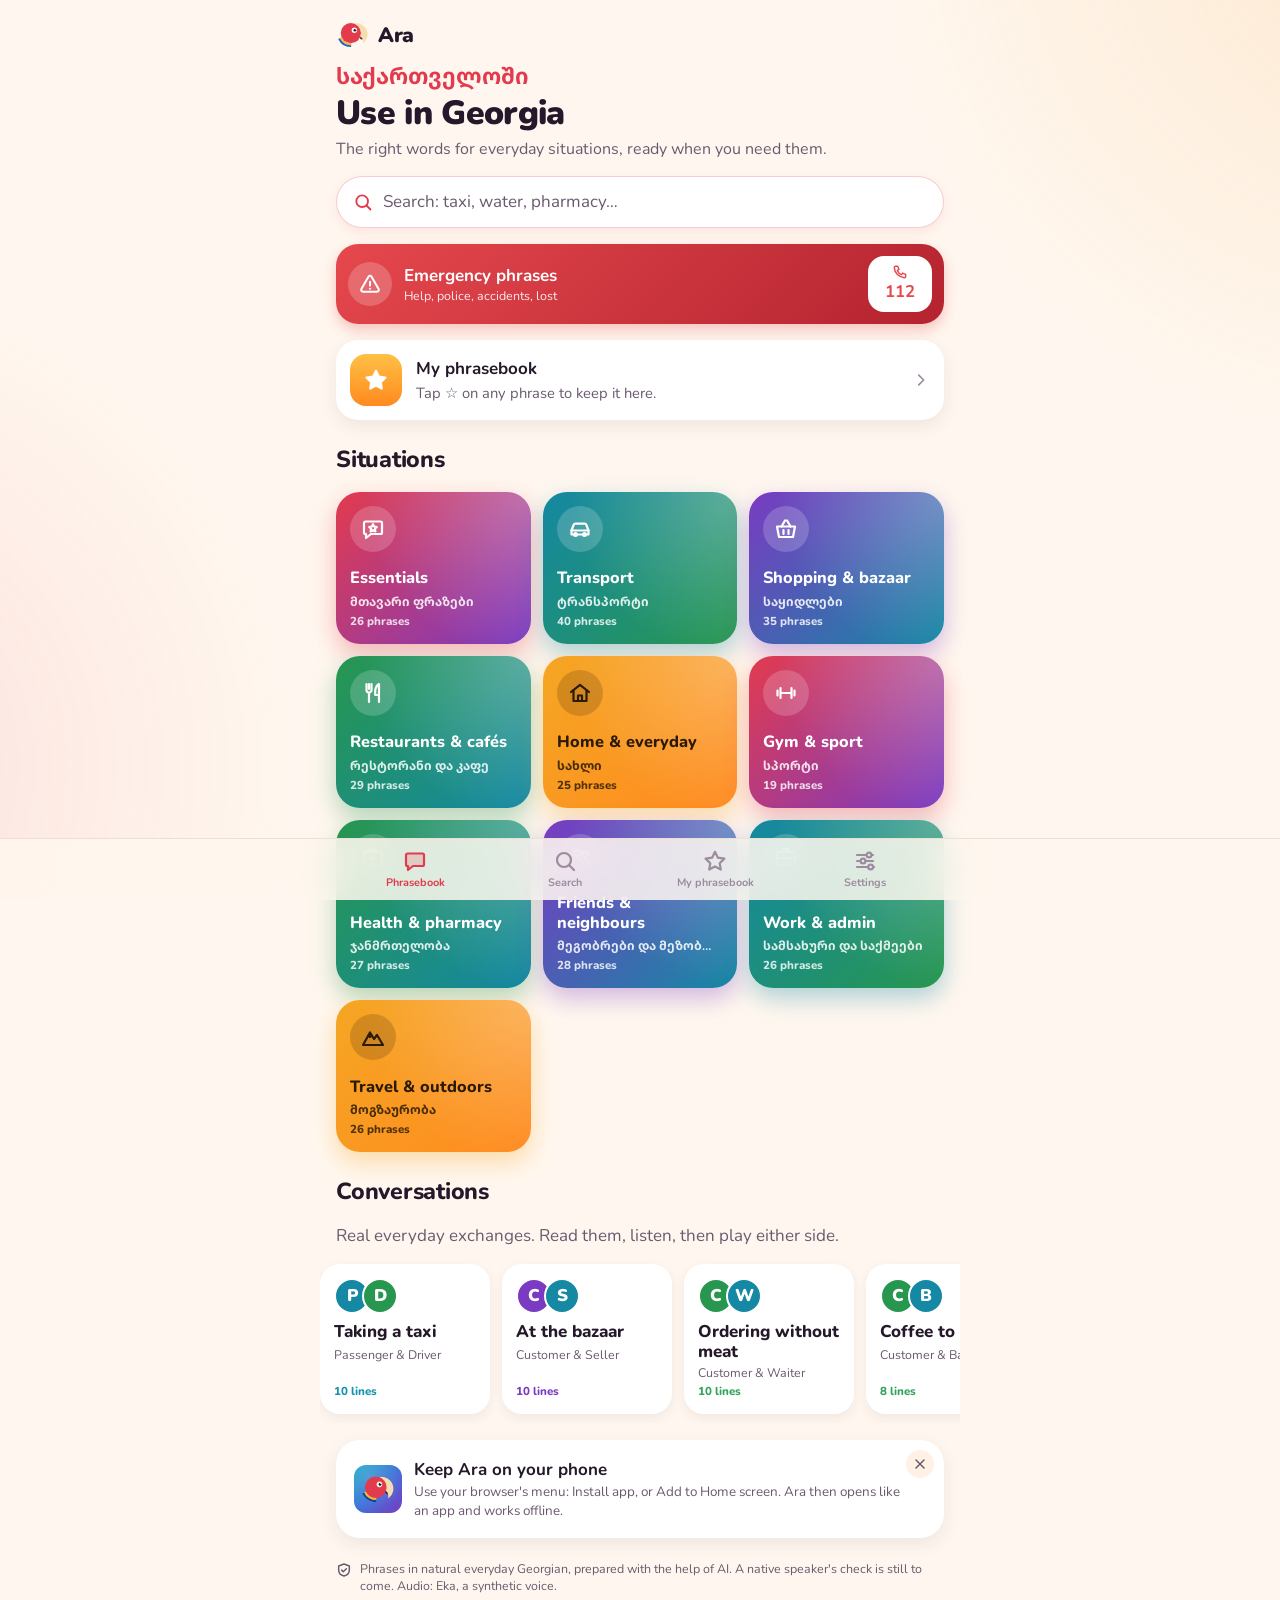
==== app/index.html @ 52895a8e "App: the phrasebook web app at /app; privacy page covers it Built from krfix/Georgian-language-app w" ====
<!doctype html>
<html lang="en">
<head>
  <meta charset="utf-8">
  <meta name="viewport" content="width=device-width, initial-scale=1, viewport-fit=cover">
  <title>Ara: Georgian phrasebook</title>
  <meta name="description" content="Georgian for everyday life in Georgia: phrases for taxis, shops, cafés, the doctor and emergencies, with audio, offline.">
  <meta name="theme-color" content="#FFF7EF">
  <meta name="color-scheme" content="light dark">
  <meta name="apple-mobile-web-app-capable" content="yes">
  <meta name="mobile-web-app-capable" content="yes">
  <meta name="apple-mobile-web-app-title" content="Ara">
  <meta name="apple-mobile-web-app-status-bar-style" content="default">
  <link rel="manifest" href="manifest.webmanifest">
  <link rel="icon" href="icons/favicon.svg" type="image/svg+xml">
  <link rel="icon" href="icons/favicon-64.png" type="image/png" sizes="64x64">
  <link rel="apple-touch-icon" href="icons/apple-touch-icon.png">
  <link rel="preload" href="fonts/nunito-latin-wght-normal.woff2" as="font" type="font/woff2" crossorigin>
  <link rel="preload" href="fonts/noto-sans-georgian-georgian-wght-normal.woff2" as="font" type="font/woff2" crossorigin>
  <link rel="stylesheet" href="app.css">
  <script type="module" src="js/app.js"></script>
</head>
<body>
  <main id="view">
    <div class="loading"><img src="icons/favicon.svg" alt="" width="64" height="64"></div>
  </main>
  <nav class="tabbar" aria-label="Ara">
    <a class="tab on" data-tab="phrasebook" href="#/"><svg viewBox="0 0 24 24" width="24" height="24" fill="none" stroke="currentColor" stroke-width="2.2" stroke-linecap="round" stroke-linejoin="round" aria-hidden="true"><path d="M4.5 4.5h15a1.5 1.5 0 0 1 1.5 1.5v9.5a1.5 1.5 0 0 1-1.5 1.5H10l-5 4v-4h-.5A1.5 1.5 0 0 1 3 15.5V6a1.5 1.5 0 0 1 1.5-1.5z"/></svg><span>Phrasebook</span></a>
    <a class="tab" data-tab="search" href="#/search"><svg viewBox="0 0 24 24" width="24" height="24" fill="none" stroke="currentColor" stroke-width="2.2" stroke-linecap="round" stroke-linejoin="round" aria-hidden="true"><circle cx="11" cy="11" r="7"/><path d="M16.5 16.5 21 21"/></svg><span>Search</span></a>
    <a class="tab" data-tab="saved" href="#/saved"><svg viewBox="0 0 24 24" width="24" height="24" fill="none" stroke="currentColor" stroke-width="2.2" stroke-linecap="round" stroke-linejoin="round" aria-hidden="true"><path d="M12 2.8l2.9 5.9 6.5.9-4.7 4.6 1.1 6.4-5.8-3-5.8 3 1.1-6.4-4.7-4.6 6.5-.9z"/></svg><span>My phrasebook</span></a>
    <a class="tab" data-tab="settings" href="#/settings"><svg viewBox="0 0 24 24" width="24" height="24" fill="none" stroke="currentColor" stroke-width="2.2" stroke-linecap="round" stroke-linejoin="round" aria-hidden="true"><path d="M4 6h9M19 6h1M4 12h3M13 12h7M4 18h11M21 18h-1"/><circle cx="16" cy="6" r="2.4"/><circle cx="10" cy="12" r="2.4"/><circle cx="17.6" cy="18" r="2.4"/></svg><span>Settings</span></a>
  </nav>
  <div id="sheet" class="sheet"></div>
  <div id="toast" class="toast" role="status" aria-live="polite"></div>
  <noscript>Ara needs JavaScript to run.</noscript>
</body>
</html>
---- app/app.css ----
/* Ara on the web: the iPhone app's look (DesignSystem/Palette.swift and friends) in CSS.
   Warm paper in light, deep aubergine in dark; five brand colours named after Georgia;
   raised "chunky" buttons, rounded cards, gentle springy motion (none with Reduce Motion). */

/* Fonts: Nunito (rounded, like SF Rounded) for Latin letters, Noto Sans Georgian for Georgian,
   both under the SIL Open Font License (fonts/OFL-*.txt). One family; the browser picks by letter. */
@font-face { font-family: "Ara"; font-style: normal; font-weight: 200 1000; font-display: swap;
  src: url(fonts/noto-sans-georgian-georgian-wght-normal.woff2) format("woff2");
  unicode-range: U+0589, U+10A0-10FF, U+1C90-1CBA, U+1CBD-1CBF, U+205A, U+2D00-2D2F, U+2E31; }
@font-face { font-family: "Ara"; font-style: italic; font-weight: 200 1000; font-display: swap;
  src: url(fonts/noto-sans-georgian-georgian-wght-normal.woff2) format("woff2");
  unicode-range: U+0589, U+10A0-10FF, U+1C90-1CBA, U+1CBD-1CBF, U+205A, U+2D00-2D2F, U+2E31; }
@font-face { font-family: "Ara"; font-style: normal; font-weight: 200 1000; font-display: swap;
  src: url(fonts/nunito-latin-ext-wght-normal.woff2) format("woff2");
  unicode-range: U+0100-02BA, U+02BD-02C5, U+02C7-02CC, U+02CE-02D7, U+02DD-02FF, U+0304, U+0308, U+0329, U+1D00-1DBF, U+1E00-1E9F, U+1EF2-1EFF, U+2020, U+20A0-20AB, U+20AD-20C0, U+2113, U+2C60-2C7F, U+A720-A7FF; }
@font-face { font-family: "Ara"; font-style: normal; font-weight: 200 1000; font-display: swap;
  src: url(fonts/nunito-latin-wght-normal.woff2) format("woff2");
  unicode-range: U+0000-00FF, U+0131, U+0152-0153, U+02BB-02BC, U+02C6, U+02DA, U+02DC, U+0304, U+0308, U+0329, U+2000-206F, U+20AC, U+2122, U+2191, U+2193, U+2212, U+2215, U+FEFF, U+FFFD; }
@font-face { font-family: "Ara"; font-style: italic; font-weight: 200 1000; font-display: swap;
  src: url(fonts/nunito-latin-ext-wght-italic.woff2) format("woff2");
  unicode-range: U+0100-02BA, U+02BD-02C5, U+02C7-02CC, U+02CE-02D7, U+02DD-02FF, U+0304, U+0308, U+0329, U+1D00-1DBF, U+1E00-1E9F, U+1EF2-1EFF, U+2020, U+20A0-20AB, U+20AD-20C0, U+2113, U+2C60-2C7F, U+A720-A7FF; }
@font-face { font-family: "Ara"; font-style: italic; font-weight: 200 1000; font-display: swap;
  src: url(fonts/nunito-latin-wght-italic.woff2) format("woff2");
  unicode-range: U+0000-00FF, U+0131, U+0152-0153, U+02BB-02BC, U+02C6, U+02DA, U+02DC, U+0304, U+0308, U+0329, U+2000-206F, U+20AC, U+2122, U+2191, U+2193, U+2212, U+2215, U+FEFF, U+FFFD; }

:root {
  --bg: #FFF7EF; --bg-deep: #FCEBDD; --surface: #FFFFFF; --raised: #FFF1E4; --line: #EEDFD2;
  --ink: #24182A; --ink-soft: #6B5A6E; --ink-faint: #9C8C9E;
  --pomegranate: #E23B4E; --saperavi: #7A3BC2; --gold: #F0A12E; --tkemali: #2FA45A; --blacksea: #1592AD;
  --error: #E5484D;
  --shadow: 0 6px 18px rgba(36, 24, 42, 0.08);
  --shadow-small: 0 4px 12px rgba(36, 24, 42, 0.07);
  --tab-bg: rgba(255, 247, 239, 0.86);
  --gutter: 16px;
  color-scheme: light;
}
@media (prefers-color-scheme: dark) {
  :root:not([data-theme="light"]) {
    --bg: #120E18; --bg-deep: #0B0810; --surface: #1E1828; --raised: #2A2236; --line: #382E45;
    --ink: #F8F2EC; --ink-soft: #BDB1C2; --ink-faint: #8A7E91;
    --pomegranate: #FF5D6E; --saperavi: #B07CF0; --gold: #FFC25C; --tkemali: #5AD585; --blacksea: #3FC6E0;
    --error: #FF6B6F;
    --shadow: 0 6px 18px rgba(0, 0, 0, 0.35); --shadow-small: 0 4px 12px rgba(0, 0, 0, 0.3);
    --tab-bg: rgba(18, 14, 24, 0.86);
    color-scheme: dark;
  }
}
:root[data-theme="dark"] {
  --bg: #120E18; --bg-deep: #0B0810; --surface: #1E1828; --raised: #2A2236; --line: #382E45;
  --ink: #F8F2EC; --ink-soft: #BDB1C2; --ink-faint: #8A7E91;
  --pomegranate: #FF5D6E; --saperavi: #B07CF0; --gold: #FFC25C; --tkemali: #5AD585; --blacksea: #3FC6E0;
  --error: #FF6B6F;
  --shadow: 0 6px 18px rgba(0, 0, 0, 0.35); --shadow-small: 0 4px 12px rgba(0, 0, 0, 0.3);
  --tab-bg: rgba(18, 14, 24, 0.86);
  color-scheme: dark;
}

/* A brand colour by name: --c is the text/accent colour (adapts to dark), --fill the rich
   surface tone (the same in light and dark), --deep the raised edge, --partner the gradient's
   second colour, --on the text on a fill. */
.b-pomegranate { --c: var(--pomegranate); --fill: #E23B4E; --deep: #A9213A; --partner: #7A3BC2; --on: #FFFFFF; }
.b-saperavi { --c: var(--saperavi); --fill: #7A3BC2; --deep: #55248F; --partner: #1588A3; --on: #FFFFFF; }
.b-gold { --c: var(--gold); --fill: #F5A623; --deep: #B9740F; --partner: #FF8A1F; --on: #2A1A06; }
.b-tkemali { --c: var(--tkemali); --fill: #27964F; --deep: #1A6E3A; --partner: #1588A3; --on: #FFFFFF; }
.b-blacksea { --c: var(--blacksea); --fill: #1588A3; --deep: #0D6077; --partner: #27964F; --on: #FFFFFF; }
.c-pomegranate { --c: var(--pomegranate); color: var(--pomegranate); }
.c-saperavi { --c: var(--saperavi); color: var(--saperavi); }
.c-gold { --c: var(--gold); color: var(--gold); }
.c-tkemali { --c: var(--tkemali); color: var(--tkemali); }
.c-blacksea { --c: var(--blacksea); color: var(--blacksea); }

* { box-sizing: border-box; }
html { -webkit-text-size-adjust: 100%; text-size-adjust: 100%; }
body {
  margin: 0; min-height: 100vh; background: var(--bg); color: var(--ink);
  font-family: "Ara", ui-rounded, "SF Pro Rounded", system-ui, -apple-system, "Segoe UI", sans-serif;
  font-size: 17px; line-height: 1.38; -webkit-font-smoothing: antialiased;
  -webkit-tap-highlight-color: transparent; overflow-x: hidden;
}
/* Soft colour glows behind every screen, like the iPhone app's AmbientBackground. */
body::before {
  content: ""; position: fixed; inset: 0; z-index: -1; pointer-events: none;
  background:
    radial-gradient(60vmax 60vmax at 110% -10%, color-mix(in srgb, var(--glow, var(--pomegranate)) 16%, transparent), transparent 70%),
    radial-gradient(55vmax 55vmax at -15% 85%, color-mix(in srgb, var(--glow2, var(--saperavi)) 12%, transparent), transparent 70%);
}
body:has(.tint-gold) { --glow: var(--gold); --glow2: #FF8A1F; }
body:has(.tint-blacksea) { --glow: var(--blacksea); --glow2: var(--tkemali); }
body:has(.tint-tkemali) { --glow: var(--tkemali); --glow2: var(--blacksea); }
body:has(.tint-saperavi) { --glow: var(--saperavi); --glow2: var(--blacksea); }
body:has([data-screen="phrasebook"]) { --glow: var(--gold); --glow2: var(--pomegranate); }

a { color: inherit; text-decoration: none; }
button { font: inherit; color: inherit; background: none; border: 0; padding: 0; cursor: pointer; }
button:disabled { cursor: default; }
img { max-width: 100%; }
h1, h2, h3, p { margin: 0; }
.icon { flex: none; display: block; }
:focus-visible { outline: 3px solid color-mix(in srgb, var(--blacksea) 70%, transparent); outline-offset: 2px; border-radius: 12px; }

.ka { font-family: "Ara", "Noto Sans Georgian", "BPG Arial", sans-serif; font-weight: 700; }
.lat { font-style: italic; font-size: 0.8rem; color: var(--ink-soft); }
.soft { color: var(--ink-soft); }
.faint { color: var(--ink-faint); }
.small { font-size: 0.8rem; }
.center { text-align: center; }

#view { max-width: 640px; margin: 0 auto; padding: 0 var(--gutter) calc(96px + env(safe-area-inset-bottom)); }
.screen { display: flex; flex-direction: column; gap: 16px; padding-top: calc(env(safe-area-inset-top) + 8px); }
body.ready .screen { animation: rise 0.28s cubic-bezier(.2, .9, .3, 1.15); }
@keyframes rise { from { opacity: 0; transform: translateY(8px); } to { opacity: 1; transform: none; } }
.loading { display: grid; place-items: center; min-height: 80vh; animation: pulse 1.2s ease-in-out infinite; }
@keyframes pulse { 50% { transform: scale(0.92); opacity: 0.7; } }

/* Headings */
.page-head { padding-top: 10px; display: flex; flex-direction: column; gap: 2px; }
.page-head.compact { padding-top: 14px; }
.brand-row { display: flex; align-items: center; gap: 8px; margin-bottom: 8px; }
.brand-name { font-weight: 900; font-size: 1.3rem; letter-spacing: -0.02em; }
.head-ka { color: var(--pomegranate); font-size: 1.4rem; }
.display { font-size: 2.1rem; font-weight: 900; letter-spacing: -0.02em; line-height: 1.1; }
.lead { color: var(--ink-soft); font-size: 1rem; margin-top: 4px; }
.section-title { font-size: 1.45rem; font-weight: 800; margin-top: 8px; letter-spacing: -0.01em; }
.sub-title { color: var(--c); font-size: 1.25rem; font-weight: 800; margin-top: 6px; display: flex; gap: 8px; align-items: center; }

.topbar {
  position: sticky; top: 0; z-index: 5; display: flex; align-items: center; gap: 8px;
  margin: calc(-8px - env(safe-area-inset-top)) calc(-1 * var(--gutter)) 0;
  padding: calc(env(safe-area-inset-top) + 6px) var(--gutter) 6px;
  background: color-mix(in srgb, var(--bg) 82%, transparent); backdrop-filter: blur(18px); -webkit-backdrop-filter: blur(18px);
}
.topbar-title { flex: 1; text-align: center; font-size: 1.02rem; font-weight: 800; white-space: nowrap; overflow: hidden; text-overflow: ellipsis; }
.back, .topbar-gap { width: 40px; height: 40px; flex: none; }
.back { display: grid; place-items: center; border-radius: 50%; background: var(--raised); color: var(--ink); }

/* Cards */
.card {
  background: var(--surface); border-radius: 24px; padding: 18px; box-shadow: var(--shadow);
  display: flex; flex-direction: column; gap: 8px;
}
.card-title { display: flex; align-items: center; gap: 8px; font-size: 1.05rem; font-weight: 800; }
.grad {
  position: relative; color: var(--on); border-radius: 28px; overflow: hidden;
  background: radial-gradient(240px 240px at 100% 0%, rgba(255, 255, 255, 0.28), transparent 70%), linear-gradient(135deg, var(--fill), var(--partner));
  box-shadow: 0 10px 24px color-mix(in srgb, var(--fill) 35%, transparent);
}
.hero-card { display: flex; align-items: center; gap: 16px; padding: 20px; }
.hero-card > div { flex: 1; display: flex; flex-direction: column; gap: 6px; }
.hero-card p { opacity: 0.92; font-size: 0.95rem; }
.hero-ka { opacity: 0.9; }
.hero-title { font-size: 1.6rem; font-weight: 900; line-height: 1.15; }
.hero-kicker { font-size: 0.75rem; font-weight: 800; text-transform: uppercase; letter-spacing: 0.04em; opacity: 0.85; }
.hero-icon { width: 72px; height: 72px; border-radius: 50%; display: grid; place-items: center; background: color-mix(in srgb, var(--on) 18%, transparent); flex: none; }

/* Search bar (opens Search) and field */
.search-bar, .search-field {
  display: flex; align-items: center; gap: 10px; min-height: 52px; padding: 0 16px; border-radius: 999px;
  background: var(--surface); border: 1.5px solid color-mix(in srgb, var(--pomegranate) 25%, transparent);
  box-shadow: 0 4px 12px color-mix(in srgb, var(--pomegranate) 10%, transparent); color: var(--ink-soft);
}
.search-bar .icon, .search-field > .icon { color: var(--pomegranate); }
.search-field input { flex: 1; min-width: 0; border: 0; background: none; font: inherit; font-size: 1.05rem; color: var(--ink); outline: none; padding: 12px 0; }
.search-field input::-webkit-search-cancel-button { display: none; }
.search-field .clear { width: 30px; height: 30px; border-radius: 50%; display: grid; place-items: center; background: var(--raised); color: var(--ink-soft); }

/* Emergencies */
.emergency {
  display: flex; gap: 12px; align-items: center; padding: 12px; border-radius: 22px; color: #fff;
  background: linear-gradient(135deg, #E5484D, #B4232F); box-shadow: 0 6px 14px rgba(229, 72, 77, 0.3);
}
.emergency-open { flex: 1; display: flex; gap: 12px; align-items: center; }
.emergency-open small { display: block; opacity: 0.9; font-size: 0.78rem; }
.em-icon { width: 44px; height: 44px; border-radius: 50%; display: grid; place-items: center; background: rgba(255, 255, 255, 0.2); flex: none; }
.call-112 { width: 64px; height: 56px; border-radius: 16px; background: #fff; color: #E5484D; display: flex; flex-direction: column; align-items: center; justify-content: center; font-weight: 900; font-size: 1.05rem; flex: none; }

/* My phrasebook card */
.my-card { flex-direction: row; align-items: center; gap: 14px; padding: 14px; border-radius: 22px; }
.my-icon { width: 52px; height: 52px; border-radius: 16px; display: grid; place-items: center; color: #fff; background: linear-gradient(#FFC045, #FF8A1F); flex: none; }
.my-text { flex: 1; display: flex; flex-direction: column; gap: 2px; }
.my-text small { color: var(--ink-soft); font-size: 0.92rem; }

/* Situation tiles */
.tile-grid { display: grid; grid-template-columns: repeat(2, minmax(0, 1fr)); gap: 12px; }
@media (min-width: 520px) { .tile-grid { grid-template-columns: repeat(3, minmax(0, 1fr)); } }
.cat-tile { display: flex; flex-direction: column; gap: 4px; min-height: 152px; padding: 14px; border-radius: 24px; }
.tile-icon { width: 46px; height: 46px; border-radius: 50%; display: grid; place-items: center; background: color-mix(in srgb, var(--on) 18%, transparent); margin-bottom: auto; }
.tile-title { font-weight: 800; font-size: 1.02rem; line-height: 1.2; margin-top: 10px; }
.tile-ka { font-size: 0.78rem; opacity: 0.86; white-space: nowrap; overflow: hidden; text-overflow: ellipsis; }
.tile-count { font-size: 0.72rem; font-weight: 800; opacity: 0.82; }

/* Carousels */
.carousel { display: flex; gap: 12px; overflow-x: auto; scroll-snap-type: x proximity; padding: 4px var(--gutter) 10px; margin: -4px calc(-1 * var(--gutter)) 0; scrollbar-width: none; }
.carousel::-webkit-scrollbar { display: none; }
.carousel > * { scroll-snap-align: start; flex: none; }
.dialogue-card { width: 170px; height: 150px; padding: 14px; border-radius: 20px; background: var(--surface); box-shadow: var(--shadow-small); display: flex; flex-direction: column; gap: 4px; }
.avatars { display: flex; margin-bottom: 4px; }
.avatar { width: 36px; height: 36px; border-radius: 50%; display: grid; place-items: center; color: #fff; font-weight: 900; border: 2px solid var(--surface); }
.avatar.a1 { background: var(--fill); } .avatar.a2 { background: var(--partner); margin-left: -8px; }
.avatar.small { width: 32px; height: 32px; font-size: 0.85rem; background: var(--partner); border: 0; flex: none; }
.dc-title { font-weight: 800; line-height: 1.2; display: -webkit-box; -webkit-line-clamp: 2; -webkit-box-orient: vertical; overflow: hidden; }
.dc-roles { font-size: 0.78rem; color: var(--ink-soft); white-space: nowrap; overflow: hidden; text-overflow: ellipsis; }
.dc-lines { font-size: 0.72rem; font-weight: 800; color: var(--c); margin-top: auto; }
.mini-card { width: 180px; height: 140px; padding: 14px; border-radius: 20px; display: flex; flex-direction: column; justify-content: space-between;
  background: linear-gradient(color-mix(in srgb, var(--fill) 8%, transparent), color-mix(in srgb, var(--fill) 8%, transparent)), var(--surface); box-shadow: var(--shadow-small); }
.mini-main { display: flex; flex-direction: column; gap: 4px; }
.mini-ka { display: -webkit-box; -webkit-line-clamp: 2; -webkit-box-orient: vertical; overflow: hidden; }
.mini-en { font-size: 0.8rem; color: var(--ink-soft); display: -webkit-box; -webkit-line-clamp: 2; -webkit-box-orient: vertical; overflow: hidden; }
.mini-buttons { display: flex; gap: 8px; }

/* Phrase rows */
.rows { display: flex; flex-direction: column; gap: 10px; }
.phrase-row {
  position: relative; display: flex; align-items: center; gap: 10px; padding: 14px 14px 14px 18px;
  background: var(--surface); border-radius: 18px; box-shadow: var(--shadow-small); overflow: hidden;
}
.phrase-row::before { content: ""; position: absolute; left: 0; top: 0; bottom: 0; width: 5px; background: color-mix(in srgb, var(--c) 75%, transparent); }
.phrase-row.urgent::before { background: var(--error); }
.phrase-main { flex: 1; min-width: 0; display: flex; flex-direction: column; gap: 3px; }
.row-cat { display: flex; gap: 5px; align-items: center; font-size: 0.68rem; font-weight: 800; text-transform: uppercase; letter-spacing: 0.03em; color: var(--c); }
.row-ka { font-size: 1.22rem; line-height: 1.3; }
.urgent .row-ka { color: var(--error); }
.row-en { font-weight: 650; font-size: 0.95rem; }
.row-buttons { display: flex; flex-direction: column; gap: 8px; }
.saved-star { position: absolute; top: 8px; right: 8px; color: var(--gold); }
.word-row { display: flex; align-items: center; gap: 10px; padding: 12px 14px; background: var(--surface); border-radius: 18px; box-shadow: var(--shadow-small); }
.word-row > div { flex: 1; display: flex; flex-direction: column; gap: 2px; }
.cat-row { display: flex; align-items: center; gap: 12px; padding: 14px; border-radius: 20px; }
.cat-row span { flex: 1; display: flex; flex-direction: column; }
.cat-row small { opacity: 0.88; font-weight: 600; }

/* Round buttons */
.speaker {
  width: var(--s, 40px); height: var(--s, 40px); border-radius: 50%; flex: none; display: grid; place-items: center;
  background: var(--blacksea); color: #fff; transition: transform 0.15s;
}
.speaker.playing { animation: beat 0.9s ease-in-out infinite; }
@keyframes beat { 50% { transform: scale(1.1); } }
.speaker.on-color { background: rgba(255, 255, 255, 0.22); color: var(--on, #fff); }
.speaker.on-color.soft { background: rgba(255, 255, 255, 0.14); }
.round-soft { width: 38px; height: 38px; border-radius: 50%; display: grid; place-items: center; color: var(--c); background: color-mix(in srgb, var(--c) 14%, transparent); flex: none; }
.round-soft.small { width: 32px; height: 32px; }
.round-soft.plain { color: var(--ink-soft); background: var(--raised); font-weight: 900; font-size: 1.2rem; line-height: 1; }
a, button, .cat-tile, .dialogue-card { transition: transform 0.18s cubic-bezier(.3, .7, .4, 1.4); }
a:active, button:active:not(:disabled) { transform: scale(0.96); }

/* Chunky buttons */
.chunky {
  display: flex; align-items: center; justify-content: center; gap: 10px; min-height: 54px; padding: 0 16px;
  border-radius: 16px; background: var(--fill); color: var(--on); font-weight: 800; font-size: 1.05rem;
  box-shadow: 0 5px 0 var(--deep); margin-bottom: 5px; text-align: center;
}
.chunky:active:not(:disabled) { transform: translateY(4px); box-shadow: 0 1px 0 var(--deep); }
.chunky:disabled { background: var(--line); color: var(--ink-faint); box-shadow: 0 5px 0 color-mix(in srgb, var(--line) 70%, transparent); }
.soft-button {
  display: flex; align-items: center; justify-content: center; gap: 10px; min-height: 50px; padding: 0 14px; border-radius: 16px;
  background: var(--surface); border: 2px solid var(--line); box-shadow: 0 4px 0 var(--line); font-weight: 800; margin-bottom: 4px;
}
.soft-button:active { transform: translateY(3px); box-shadow: 0 1px 0 var(--line); }

/* Chips */
.chips, .suggestions { display: flex; gap: 8px; overflow-x: auto; padding: 4px var(--gutter); margin: 0 calc(-1 * var(--gutter)); scrollbar-width: none; }
.suggestions { flex-wrap: wrap; overflow: visible; }
.chips::-webkit-scrollbar { display: none; }
.chip {
  display: flex; align-items: center; gap: 6px; white-space: nowrap; padding: 9px 14px; border-radius: 999px; font-weight: 700; font-size: 0.92rem;
  color: var(--c); background: color-mix(in srgb, var(--c) 12%, transparent);
}
.chip.on { background: var(--fill); color: var(--on); }

/* The phrase card */
.phrase-hero { display: flex; flex-direction: column; align-items: center; gap: 10px; padding: 24px 20px; text-align: center; }
.hero-phrase { font-size: clamp(1.8rem, 8.5vw, 2.6rem); line-height: 1.25; overflow-wrap: anywhere; }
.hero-lat { font-weight: 700; opacity: 0.88; }
.hero-en { font-size: 1.4rem; font-weight: 800; line-height: 1.25; }
.hero-play { display: flex; gap: 12px; align-items: center; margin-top: 4px; }
.source { font-size: 0.72rem; opacity: 0.7; }
.pill-on { display: inline-flex; align-items: center; gap: 6px; font-size: 0.78rem; font-weight: 800; padding: 6px 12px; border-radius: 999px; background: rgba(255, 255, 255, 0.22); }
.actions { display: flex; gap: 8px; }
.action { flex: 1; min-width: 0; display: flex; flex-direction: column; align-items: center; gap: 6px; }
.action-icon { width: 100%; min-height: 50px; border-radius: 16px; display: grid; place-items: center; color: var(--c); background: color-mix(in srgb, var(--c) 14%, transparent); }
.action.on .action-icon { background: var(--c); color: #fff; }
.c-gold.action.on .action-icon { color: #2A1A06; }
.action-title { font-size: 0.78rem; font-weight: 700; color: var(--ink); white-space: nowrap; overflow: hidden; text-overflow: ellipsis; max-width: 100%; }
.list-button { display: flex; align-items: center; justify-content: center; gap: 8px; padding: 11px; border-radius: 999px; color: var(--saperavi); background: color-mix(in srgb, var(--saperavi) 10%, transparent); font-weight: 700; font-size: 0.92rem; }
.sound { font-size: 1.3rem; font-weight: 800; }
.wbw { display: flex; flex-direction: column; gap: 2px; padding: 4px 0; }
.wbw-line { display: flex; align-items: baseline; gap: 8px; flex-wrap: wrap; }
.wbw-ka { font-size: 1.05rem; }
.wbw-meaning { margin-left: auto; color: var(--saperavi); text-align: right; font-size: 0.95rem; }
.wbw-note { font-size: 0.8rem; color: var(--ink-soft); }
.form-row { display: flex; align-items: center; gap: 12px; padding: 4px 0; }
.form-row > div { flex: 1; display: flex; flex-direction: column; gap: 1px; }
.form-label { font-size: 0.72rem; font-weight: 800; text-transform: uppercase; color: var(--saperavi); letter-spacing: 0.03em; }
.form-ka { font-size: 1.15rem; }
.word-chips { display: flex; flex-wrap: wrap; gap: 8px; }
.word-chip { display: flex; flex-direction: column; align-items: flex-start; padding: 8px 12px; border-radius: 14px; background: color-mix(in srgb, var(--tkemali) 12%, transparent); text-align: left; }
.word-chip small { font-size: 0.72rem; color: var(--ink-soft); }
.word-chip.playing { background: color-mix(in srgb, var(--tkemali) 28%, transparent); }
.grammar-row { display: flex; gap: 12px; align-items: flex-start; }
.grammar-row > div { display: flex; flex-direction: column; gap: 2px; }
.grammar-row small { color: var(--ink-soft); font-size: 0.82rem; }
.grammar-icon { width: 36px; height: 36px; border-radius: 12px; display: grid; place-items: center; color: #fff; background: linear-gradient(135deg, #7A3BC2, #1588A3); flex: none; }
.check-note { display: flex; gap: 8px; align-items: flex-start; font-size: 0.78rem; color: var(--ink-soft); padding-top: 6px; }
.check-note .icon { margin-top: 2px; }
.small-note { display: flex; gap: 8px; font-size: 0.82rem; }

/* Conversations */
.bubbles { display: flex; flex-direction: column; gap: 12px; }
.bubble-row { display: flex; align-items: flex-end; gap: 8px; padding-right: 40px; }
.bubble-row.mine { justify-content: flex-end; padding: 0 0 0 40px; }
.bubble {
  display: flex; flex-direction: column; gap: 4px; text-align: left; padding: 10px 14px; background: var(--surface);
  border-radius: 20px 20px 20px 6px; box-shadow: var(--shadow-small);
}
.bubble.mine { color: var(--on); background: linear-gradient(135deg, var(--fill), var(--partner)); border-radius: 20px 20px 6px 20px; }
.bubble.playing { outline: 3px solid color-mix(in srgb, var(--c) 45%, transparent); }
.bubble-name { display: flex; align-items: center; gap: 6px; font-size: 0.68rem; font-weight: 800; text-transform: uppercase; letter-spacing: 0.03em; color: var(--c); }
.bubble.mine .bubble-name { color: color-mix(in srgb, var(--on) 85%, transparent); }
.bubble-ka { font-size: 1.08rem; line-height: 1.3; }
.bubble-lat { font-size: 0.8rem; font-style: italic; opacity: 0.8; }
.bubble-en { font-size: 0.92rem; opacity: 0.92; }
.note-row { padding: 4px 0; display: flex; flex-direction: column; gap: 2px; }
.note-ka { font-size: 1.05rem; }
.progress { height: 12px; border-radius: 999px; background: var(--line); overflow: hidden; }
.progress span { display: block; height: 100%; border-radius: 999px; background: linear-gradient(90deg, #27964F, #1588A3); transition: width 0.4s; }
.say-this { font-weight: 700; }
.options { display: flex; flex-direction: column; gap: 10px; }
.option { padding: 14px 16px; border-radius: 16px; text-align: left; background: var(--surface); border: 2px solid var(--line); box-shadow: 0 4px 0 var(--line); font-size: 1.08rem; }
.option.wrong { border-color: var(--error); color: var(--error); box-shadow: 0 4px 0 color-mix(in srgb, var(--error) 50%, transparent); opacity: 0.75; }
.option.shake { animation: shake 0.35s; }
@keyframes shake { 20%, 60% { transform: translateX(-6px); } 40%, 80% { transform: translateX(6px); } }
.done-card { align-items: center; text-align: center; }
.done-card .chunky, .done-card .soft-button { align-self: stretch; }
.mascot { width: 110px; height: auto; }
.empty { display: flex; flex-direction: column; align-items: center; gap: 10px; text-align: center; padding: 30px 10px; }
.empty .chunky, .empty .soft-button { align-self: stretch; }

/* My phrasebook */
.stats { display: grid; grid-template-columns: repeat(3, 1fr); gap: 10px; }
.stat { background: var(--surface); border-radius: 18px; padding: 12px; display: flex; flex-direction: column; align-items: center; gap: 2px; box-shadow: var(--shadow-small); }
.stat b { font-size: 1.4rem; color: var(--ink); }
.stat small { color: var(--ink-soft); font-size: 0.8rem; }

/* Settings */
.segmented { display: flex; padding: 4px; border-radius: 14px; background: var(--raised); gap: 4px; }
.seg { flex: 1; padding: 10px 8px; border-radius: 11px; font-weight: 700; font-size: 0.95rem; color: var(--ink-soft); }
.seg.on { background: var(--surface); color: var(--ink); box-shadow: var(--shadow-small); }
.voices { display: grid; grid-template-columns: 1fr 1fr; gap: 10px; }
.voice { border: 2px solid var(--line); border-radius: 18px; padding: 12px; display: flex; flex-direction: column; gap: 10px; }
.voice.on { border-color: var(--pomegranate); background: color-mix(in srgb, var(--pomegranate) 7%, transparent); }
.voice-pick { display: flex; flex-direction: column; align-items: flex-start; text-align: left; }
.voice-pick small { color: var(--ink-soft); }
.listen { display: flex; gap: 6px; align-items: center; justify-content: center; padding: 8px; border-radius: 12px; font-weight: 700; font-size: 0.88rem; color: var(--blacksea); background: color-mix(in srgb, var(--blacksea) 12%, transparent); }
.ok { display: flex; gap: 6px; align-items: center; color: var(--tkemali); font-weight: 700; }
.links a { color: var(--blacksea); font-weight: 700; }
.install-hint { flex-direction: row; align-items: center; gap: 12px; position: relative; }
.install-hint img { border-radius: 12px; flex: none; }
.install-hint > div { display: flex; flex-direction: column; gap: 2px; padding-right: 20px; }
.install-hint small { color: var(--ink-soft); font-size: 0.84rem; }
.install-hint.flat > div { padding-right: 0; }
.close-x { position: absolute; top: 10px; right: 10px; width: 28px; height: 28px; border-radius: 50%; display: grid; place-items: center; background: var(--raised); color: var(--ink-soft); }

/* Tab bar */
.tabbar {
  position: fixed; left: 0; right: 0; bottom: 0; z-index: 10; display: flex; justify-content: center;
  padding: 6px 8px calc(6px + env(safe-area-inset-bottom)); background: var(--tab-bg);
  backdrop-filter: blur(20px) saturate(1.4); -webkit-backdrop-filter: blur(20px) saturate(1.4); border-top: 1px solid var(--line);
}
.tab { flex: 1; max-width: 150px; display: flex; flex-direction: column; align-items: center; gap: 2px; padding: 4px 0; font-size: 0.68rem; font-weight: 700; color: var(--ink-faint); }
.tab.on { color: var(--pomegranate); }
.tab.on svg { fill: color-mix(in srgb, var(--pomegranate) 18%, transparent); }
body.showing .tabbar { display: none; }

/* Show mode */
.show {
  position: fixed; inset: 0; z-index: 20; background: #000; color: #fff; display: flex; flex-direction: column;
  padding: calc(env(safe-area-inset-top) + 12px) 20px calc(env(safe-area-inset-bottom) + 20px);
}
.show.urgent { background: radial-gradient(600px 500px at 50% 0%, rgba(229, 72, 77, 0.35), transparent 70%), #000; }
.show-top { display: flex; gap: 12px; align-items: center; }
.show-top span { flex: 1; }
.show-btn { width: 48px; height: 48px; border-radius: 50%; display: grid; place-items: center; background: rgba(255, 255, 255, 0.14); color: #fff; }
.show-btn.big { width: 56px; height: 56px; }
.show-stage { flex: 1; display: flex; align-items: center; justify-content: center; overflow: hidden; }
.show-text { display: flex; flex-direction: column; align-items: center; gap: 20px; text-align: center; transition: transform 0.4s cubic-bezier(.3, .8, .3, 1.2); animation: grow 0.35s cubic-bezier(.3, .8, .3, 1.2); }
@keyframes grow { from { transform: scale(0.92); opacity: 0; } }
.show-text.flipped { transform: rotate(180deg); }
.show-ka { line-height: 1.3; font-size: 48px; }
.show-en { font-size: 1.5rem; font-weight: 700; color: rgba(255, 255, 255, 0.75); }
.show-lat { font-style: italic; color: rgba(255, 255, 255, 0.5); }
.show-bottom { display: flex; flex-direction: column; align-items: center; gap: 10px; }
.show-play-row { display: flex; gap: 16px; align-items: center; }
.show-play { height: 56px; padding: 0 28px; border-radius: 999px; background: #fff; color: #000; font-weight: 800; display: flex; gap: 8px; align-items: center; }
.show-play.playing { animation: beat 0.9s ease-in-out infinite; }
.show-source { font-size: 0.72rem; color: rgba(255, 255, 255, 0.4); }

/* Sheets and toasts */
.sheet { position: fixed; inset: 0; z-index: 30; display: none; }
.sheet.on { display: block; }
.sheet-backdrop { position: absolute; inset: 0; background: rgba(0, 0, 0, 0.4); animation: fade 0.2s; }
.sheet-panel {
  position: absolute; left: 0; right: 0; bottom: 0; max-width: 640px; margin: 0 auto; max-height: 85vh; overflow-y: auto;
  background: var(--bg); border-radius: 26px 26px 0 0; padding: 22px var(--gutter) calc(20px + env(safe-area-inset-bottom));
  display: flex; flex-direction: column; gap: 12px; animation: up 0.28s cubic-bezier(.2, .9, .3, 1.1);
}
@keyframes fade { from { opacity: 0; } }
@keyframes up { from { transform: translateY(100%); } }
.sheet-list { display: flex; flex-direction: column; gap: 8px; }
.sheet-item { display: flex; align-items: center; gap: 12px; padding: 14px; border-radius: 16px; background: var(--surface); font-weight: 700; text-align: left; }
.sheet-item .icon:last-child:not(:first-child) { margin-left: auto; color: var(--saperavi); }
.sheet-item.on { color: var(--saperavi); }
.sheet-item.danger { color: var(--error); }
.new-list { display: flex; flex-direction: column; gap: 8px; }
.new-list label { display: flex; flex-direction: column; gap: 6px; font-weight: 800; }
.new-list input { font: inherit; padding: 12px 14px; border-radius: 14px; border: 2px solid var(--line); background: var(--surface); color: var(--ink); }
.sheet-buttons { display: grid; grid-template-columns: 1fr 1fr; gap: 10px; }
.sheet-buttons:has(> :only-child) { grid-template-columns: 1fr; }
.toast {
  position: fixed; left: 50%; bottom: calc(86px + env(safe-area-inset-bottom)); z-index: 40; transform: translate(-50%, 20px); opacity: 0;
  display: flex; gap: 8px; align-items: center; padding: 12px 16px; border-radius: 999px; background: color-mix(in srgb, var(--ink) 92%, transparent);
  color: var(--bg); font-weight: 700; font-size: 0.92rem; pointer-events: none; transition: 0.25s; white-space: nowrap; max-width: calc(100vw - 32px);
}
.toast.on { opacity: 1; transform: translate(-50%, 0); }
body.showing .toast { bottom: calc(110px + env(safe-area-inset-bottom)); }

@media (prefers-reduced-motion: reduce) {
  *, *::before, *::after { animation-duration: 0.01ms !important; transition-duration: 0.01ms !important; }
}
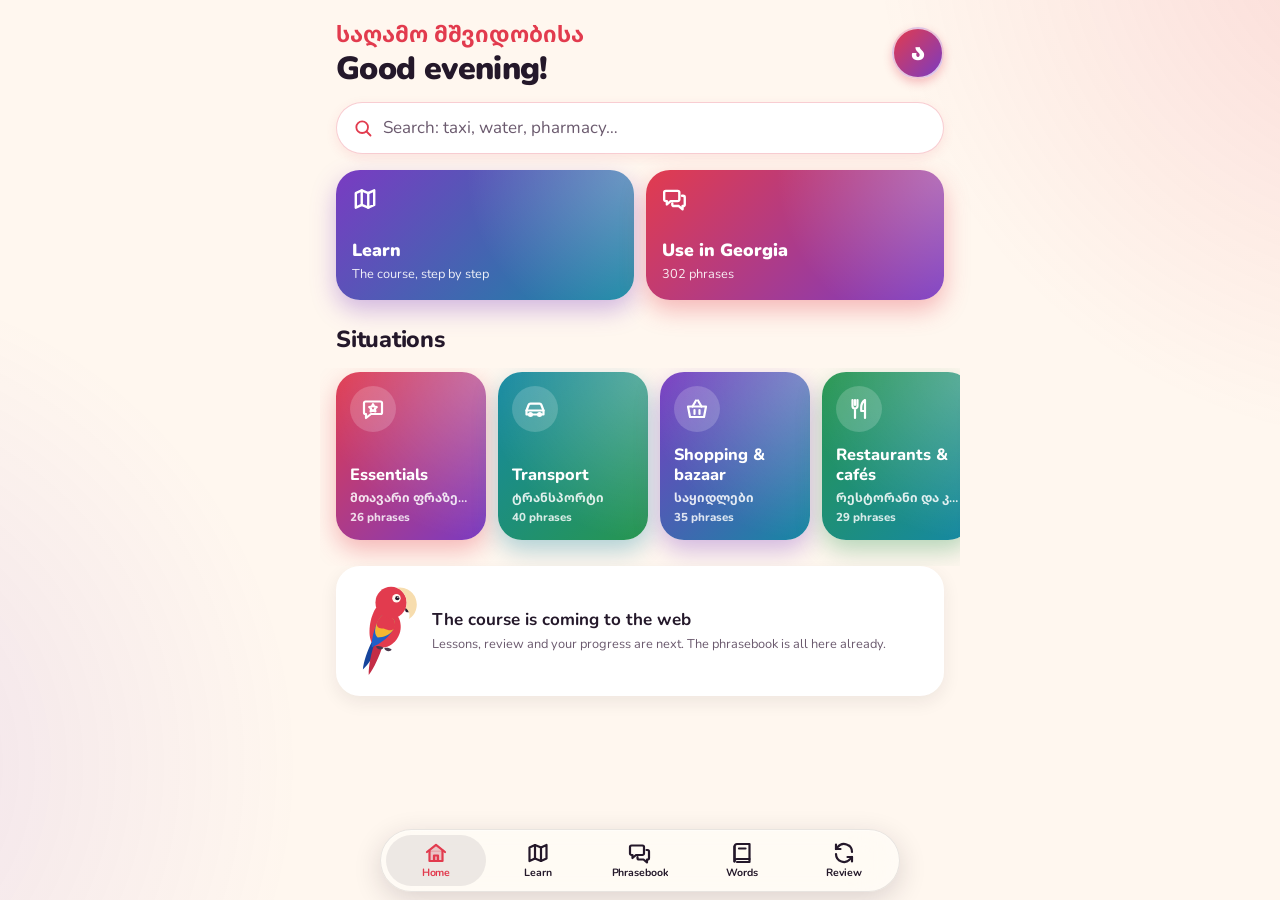
==== commit 8f7e0ab0: "App: web app afdb7e67bc: the iPhone's tab bar, Home, Words Co-Authored-By: Claude Opus 5.5 <noreply@" ====
--- a/app/index.html
+++ b/app/index.html
@@ -24,12 +24,7 @@
   <main id="view">
     <div class="loading"><img src="icons/favicon.svg" alt="" width="64" height="64"></div>
   </main>
-  <nav class="tabbar" aria-label="Ara">
-    <a class="tab on" data-tab="phrasebook" href="#/"><svg viewBox="0 0 24 24" width="24" height="24" fill="none" stroke="currentColor" stroke-width="2.2" stroke-linecap="round" stroke-linejoin="round" aria-hidden="true"><path d="M4.5 4.5h15a1.5 1.5 0 0 1 1.5 1.5v9.5a1.5 1.5 0 0 1-1.5 1.5H10l-5 4v-4h-.5A1.5 1.5 0 0 1 3 15.5V6a1.5 1.5 0 0 1 1.5-1.5z"/></svg><span>Phrasebook</span></a>
-    <a class="tab" data-tab="search" href="#/search"><svg viewBox="0 0 24 24" width="24" height="24" fill="none" stroke="currentColor" stroke-width="2.2" stroke-linecap="round" stroke-linejoin="round" aria-hidden="true"><circle cx="11" cy="11" r="7"/><path d="M16.5 16.5 21 21"/></svg><span>Search</span></a>
-    <a class="tab" data-tab="saved" href="#/saved"><svg viewBox="0 0 24 24" width="24" height="24" fill="none" stroke="currentColor" stroke-width="2.2" stroke-linecap="round" stroke-linejoin="round" aria-hidden="true"><path d="M12 2.8l2.9 5.9 6.5.9-4.7 4.6 1.1 6.4-5.8-3-5.8 3 1.1-6.4-4.7-4.6 6.5-.9z"/></svg><span>My phrasebook</span></a>
-    <a class="tab" data-tab="settings" href="#/settings"><svg viewBox="0 0 24 24" width="24" height="24" fill="none" stroke="currentColor" stroke-width="2.2" stroke-linecap="round" stroke-linejoin="round" aria-hidden="true"><path d="M4 6h9M19 6h1M4 12h3M13 12h7M4 18h11M21 18h-1"/><circle cx="16" cy="6" r="2.4"/><circle cx="10" cy="12" r="2.4"/><circle cx="17.6" cy="18" r="2.4"/></svg><span>Settings</span></a>
-  </nav>
+  <nav class="tabbar" aria-label="Ara"></nav>
   <div id="sheet" class="sheet"></div>
   <div id="toast" class="toast" role="status" aria-live="polite"></div>
   <noscript>Ara needs JavaScript to run.</noscript>
--- a/app/app.css
+++ b/app/app.css
@@ -30,7 +30,7 @@
   --error: #E5484D;
   --shadow: 0 6px 18px rgba(36, 24, 42, 0.08);
   --shadow-small: 0 4px 12px rgba(36, 24, 42, 0.07);
-  --tab-bg: rgba(255, 247, 239, 0.86);
+  --tab-bg: rgba(255, 252, 248, 0.72);
   --gutter: 16px;
   color-scheme: light;
 }
@@ -41,7 +41,7 @@
     --pomegranate: #FF5D6E; --saperavi: #B07CF0; --gold: #FFC25C; --tkemali: #5AD585; --blacksea: #3FC6E0;
     --error: #FF6B6F;
     --shadow: 0 6px 18px rgba(0, 0, 0, 0.35); --shadow-small: 0 4px 12px rgba(0, 0, 0, 0.3);
-    --tab-bg: rgba(18, 14, 24, 0.86);
+    --tab-bg: rgba(42, 34, 54, 0.72);
     color-scheme: dark;
   }
 }
@@ -51,7 +51,7 @@
   --pomegranate: #FF5D6E; --saperavi: #B07CF0; --gold: #FFC25C; --tkemali: #5AD585; --blacksea: #3FC6E0;
   --error: #FF6B6F;
   --shadow: 0 6px 18px rgba(0, 0, 0, 0.35); --shadow-small: 0 4px 12px rgba(0, 0, 0, 0.3);
-  --tab-bg: rgba(18, 14, 24, 0.86);
+  --tab-bg: rgba(42, 34, 54, 0.72);
   color-scheme: dark;
 }
 
@@ -73,7 +73,7 @@
 html { -webkit-text-size-adjust: 100%; text-size-adjust: 100%; }
 body {
   margin: 0; min-height: 100vh; background: var(--bg); color: var(--ink);
-  font-family: "Ara", ui-rounded, "SF Pro Rounded", system-ui, -apple-system, "Segoe UI", sans-serif;
+  font-family: ui-rounded, "Ara", system-ui, -apple-system, "Segoe UI", sans-serif;
   font-size: 17px; line-height: 1.38; -webkit-font-smoothing: antialiased;
   -webkit-tap-highlight-color: transparent; overflow-x: hidden;
 }
@@ -189,7 +189,7 @@
 .tile-count { font-size: 0.72rem; font-weight: 800; opacity: 0.82; }
 
 /* Carousels */
-.carousel { display: flex; gap: 12px; overflow-x: auto; scroll-snap-type: x proximity; padding: 4px var(--gutter) 10px; margin: -4px calc(-1 * var(--gutter)) 0; scrollbar-width: none; }
+.carousel { display: flex; gap: 12px; overflow-x: auto; scroll-snap-type: x proximity; padding: 4px var(--gutter) 26px; margin: -4px calc(-1 * var(--gutter)) -16px; scroll-padding: 0 var(--gutter); scrollbar-width: none; }
 .carousel::-webkit-scrollbar { display: none; }
 .carousel > * { scroll-snap-align: start; flex: none; }
 .dialogue-card { width: 170px; height: 150px; padding: 14px; border-radius: 20px; background: var(--surface); box-shadow: var(--shadow-small); display: flex; flex-direction: column; gap: 4px; }
@@ -360,15 +360,26 @@
 .install-hint.flat > div { padding-right: 0; }
 .close-x { position: absolute; top: 10px; right: 10px; width: 28px; height: 28px; border-radius: 50%; display: grid; place-items: center; background: var(--raised); color: var(--ink-soft); }
 
-/* Tab bar */
+/* Tab bar: floating frosted glass, like iOS 26's tab bar (a web page can't use the real one). */
 .tabbar {
-  position: fixed; left: 0; right: 0; bottom: 0; z-index: 10; display: flex; justify-content: center;
-  padding: 6px 8px calc(6px + env(safe-area-inset-bottom)); background: var(--tab-bg);
-  backdrop-filter: blur(20px) saturate(1.4); -webkit-backdrop-filter: blur(20px) saturate(1.4); border-top: 1px solid var(--line);
-}
-.tab { flex: 1; max-width: 150px; display: flex; flex-direction: column; align-items: center; gap: 2px; padding: 4px 0; font-size: 0.68rem; font-weight: 700; color: var(--ink-faint); }
-.tab.on { color: var(--pomegranate); }
-.tab.on svg { fill: color-mix(in srgb, var(--pomegranate) 18%, transparent); }
+  position: fixed; left: 0; right: 0; bottom: 0; z-index: 10; pointer-events: none;
+  padding: 0 14px calc(max(env(safe-area-inset-bottom), 10px) - 2px);
+}
+.tabbar-inner {
+  pointer-events: auto; max-width: 520px; margin: 0 auto; display: flex; gap: 2px; padding: 5px;
+  border-radius: 999px; background: var(--tab-bg);
+  backdrop-filter: blur(22px) saturate(1.8); -webkit-backdrop-filter: blur(22px) saturate(1.8);
+  border: 0.5px solid color-mix(in srgb, var(--ink) 10%, transparent);
+  box-shadow: 0 8px 28px rgba(36, 24, 42, 0.16), inset 0 1px 0 rgba(255, 255, 255, 0.35);
+}
+.tab {
+  flex: 1; min-width: 0; display: flex; flex-direction: column; align-items: center; gap: 1px; padding: 6px 0 5px;
+  border-radius: 999px; font-size: 0.66rem; font-weight: 700; color: var(--ink); letter-spacing: -0.01em;
+  transition: background 0.25s, color 0.25s;
+}
+.tab span { max-width: 100%; overflow: hidden; text-overflow: ellipsis; white-space: nowrap; }
+.tab.on { color: var(--pomegranate); background: color-mix(in srgb, var(--ink) 8%, transparent); }
+.tab.on svg { fill: color-mix(in srgb, var(--pomegranate) 20%, transparent); }
 body.showing .tabbar { display: none; }
 
 /* Show mode */
@@ -426,3 +437,22 @@
 @media (prefers-reduced-motion: reduce) {
   *, *::before, *::after { animation-duration: 0.01ms !important; transition-duration: 0.01ms !important; }
 }
+
+/* Home */
+.home-head { display: flex; align-items: center; justify-content: space-between; gap: 14px; padding-top: 12px; }
+.home-head .display { font-size: 2rem; }
+.profile-button {
+  width: 52px; height: 52px; border-radius: 50%; flex: none; display: grid; place-items: center; color: #fff;
+  font-family: "Ara", sans-serif; font-weight: 900; font-size: 1.45rem; background: linear-gradient(135deg, #E23B4E, #7A3BC2);
+  border: 2px solid rgba(255, 255, 255, 0.7); box-shadow: 0 4px 10px color-mix(in srgb, var(--pomegranate) 30%, transparent);
+}
+.halves { display: grid; grid-template-columns: 1fr 1fr; gap: 12px; }
+.half { display: flex; flex-direction: column; gap: 4px; padding: 16px; border-radius: 24px; min-height: 130px; }
+.half .icon { margin-bottom: auto; }
+.half strong { font-size: 1.1rem; font-weight: 900; }
+.half small { opacity: 0.9; font-size: 0.8rem; }
+.carousel .cat-tile { width: 150px; min-height: 140px; }
+.coming { flex-direction: row; align-items: center; gap: 14px; }
+.coming > div { display: flex; flex-direction: column; gap: 4px; }
+.mascot.small { width: 64px; flex: none; }
+.count { font-size: 0.8rem; color: var(--ink-faint); font-weight: 700; }
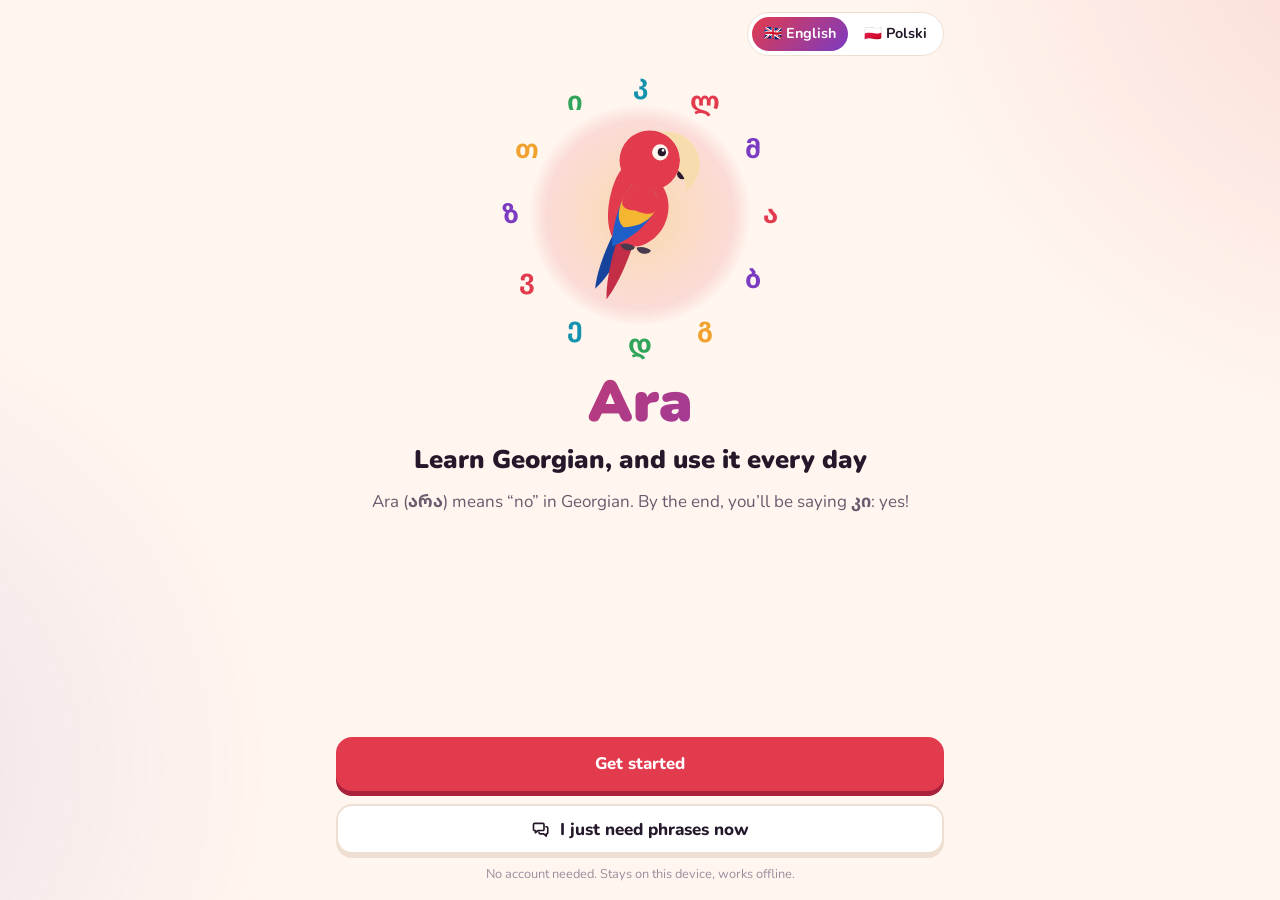
==== commit 331c6cdc: "App: web app 0bb60cd9b1 (from main a1859ab)" ====
--- a/app/index.html
+++ b/app/index.html
@@ -3,8 +3,14 @@
 <head>
   <meta charset="utf-8">
   <meta name="viewport" content="width=device-width, initial-scale=1, viewport-fit=cover">
-  <title>Ara: Georgian phrasebook</title>
-  <meta name="description" content="Georgian for everyday life in Georgia: phrases for taxis, shops, cafés, the doctor and emergencies, with audio, offline.">
+  <title>Ara: Learn Georgian</title>
+  <meta name="description" content="Learn Georgian from the first letter, and use it in Georgia: a course with audio and review, and a phrasebook for taxis, shops, cafés, the doctor and emergencies. Free, offline, no account.">
+  <meta property="og:type" content="website">
+  <meta property="og:site_name" content="Ara">
+  <meta property="og:title" content="Ara: Learn Georgian">
+  <meta property="og:description" content="Learn Georgian from the first letter, and use it in Georgia: a course with audio and review, and a phrasebook for taxis, shops, cafés, the doctor and emergencies. Free, offline, no account.">
+  <meta property="og:url" content="https://aralearn.github.io/app/">
+  <meta property="og:image" content="https://aralearn.github.io/app/icons/icon-512.png">
   <meta name="theme-color" content="#FFF7EF">
   <meta name="color-scheme" content="light dark">
   <meta name="apple-mobile-web-app-capable" content="yes">
--- a/app/app.css
+++ b/app/app.css
@@ -70,11 +70,13 @@
 .c-blacksea { --c: var(--blacksea); color: var(--blacksea); }
 
 * { box-sizing: border-box; }
-html { -webkit-text-size-adjust: 100%; text-size-adjust: 100%; }
+html { -webkit-text-size-adjust: 100%; text-size-adjust: 100%; touch-action: manipulation; }
+/* Profile › Text size › Larger: every rem grows by about 15%. */
+html[data-text="large"] { font-size: 18.4px; }
 body {
   margin: 0; min-height: 100vh; background: var(--bg); color: var(--ink);
   font-family: ui-rounded, "Ara", system-ui, -apple-system, "Segoe UI", sans-serif;
-  font-size: 17px; line-height: 1.38; -webkit-font-smoothing: antialiased;
+  font-size: 1.0625rem; line-height: 1.38; -webkit-font-smoothing: antialiased;
   -webkit-tap-highlight-color: transparent; overflow-x: hidden;
 }
 /* Soft colour glows behind every screen, like the iPhone app's AmbientBackground. */
@@ -129,7 +131,7 @@
   padding: calc(env(safe-area-inset-top) + 6px) var(--gutter) 6px;
   background: color-mix(in srgb, var(--bg) 82%, transparent); backdrop-filter: blur(18px); -webkit-backdrop-filter: blur(18px);
 }
-.topbar-title { flex: 1; text-align: center; font-size: 1.02rem; font-weight: 800; white-space: nowrap; overflow: hidden; text-overflow: ellipsis; }
+.topbar-title { flex: 1; min-width: 0; text-align: center; font-size: 1.02rem; font-weight: 800; line-height: 1.2; overflow-wrap: anywhere; }
 .back, .topbar-gap { width: 40px; height: 40px; flex: none; }
 .back { display: grid; place-items: center; border-radius: 50%; background: var(--raised); color: var(--ink); }
 
@@ -182,29 +184,29 @@
 /* Situation tiles */
 .tile-grid { display: grid; grid-template-columns: repeat(2, minmax(0, 1fr)); gap: 12px; }
 @media (min-width: 520px) { .tile-grid { grid-template-columns: repeat(3, minmax(0, 1fr)); } }
-.cat-tile { display: flex; flex-direction: column; gap: 4px; min-height: 152px; padding: 14px; border-radius: 24px; }
+.cat-tile { display: flex; flex-direction: column; gap: 4px; min-height: 9.5rem; padding: 14px; border-radius: 24px; }
 .tile-icon { width: 46px; height: 46px; border-radius: 50%; display: grid; place-items: center; background: color-mix(in srgb, var(--on) 18%, transparent); margin-bottom: auto; }
 .tile-title { font-weight: 800; font-size: 1.02rem; line-height: 1.2; margin-top: 10px; }
-.tile-ka { font-size: 0.78rem; opacity: 0.86; white-space: nowrap; overflow: hidden; text-overflow: ellipsis; }
+.tile-ka { font-size: 0.78rem; line-height: 1.3; opacity: 0.86; }
 .tile-count { font-size: 0.72rem; font-weight: 800; opacity: 0.82; }
 
 /* Carousels */
 .carousel { display: flex; gap: 12px; overflow-x: auto; scroll-snap-type: x proximity; padding: 4px var(--gutter) 26px; margin: -4px calc(-1 * var(--gutter)) -16px; scroll-padding: 0 var(--gutter); scrollbar-width: none; }
 .carousel::-webkit-scrollbar { display: none; }
 .carousel > * { scroll-snap-align: start; flex: none; }
-.dialogue-card { width: 170px; height: 150px; padding: 14px; border-radius: 20px; background: var(--surface); box-shadow: var(--shadow-small); display: flex; flex-direction: column; gap: 4px; }
+.dialogue-card { width: 10.6rem; min-height: 9.4rem; padding: 14px; border-radius: 20px; background: var(--surface); box-shadow: var(--shadow-small); display: flex; flex-direction: column; gap: 4px; }
 .avatars { display: flex; margin-bottom: 4px; }
 .avatar { width: 36px; height: 36px; border-radius: 50%; display: grid; place-items: center; color: #fff; font-weight: 900; border: 2px solid var(--surface); }
 .avatar.a1 { background: var(--fill); } .avatar.a2 { background: var(--partner); margin-left: -8px; }
 .avatar.small { width: 32px; height: 32px; font-size: 0.85rem; background: var(--partner); border: 0; flex: none; }
-.dc-title { font-weight: 800; line-height: 1.2; display: -webkit-box; -webkit-line-clamp: 2; -webkit-box-orient: vertical; overflow: hidden; }
-.dc-roles { font-size: 0.78rem; color: var(--ink-soft); white-space: nowrap; overflow: hidden; text-overflow: ellipsis; }
+.dc-title { font-weight: 800; line-height: 1.2; }
+.dc-roles { font-size: 0.78rem; line-height: 1.25; color: var(--ink-soft); }
 .dc-lines { font-size: 0.72rem; font-weight: 800; color: var(--c); margin-top: auto; }
-.mini-card { width: 180px; height: 140px; padding: 14px; border-radius: 20px; display: flex; flex-direction: column; justify-content: space-between;
+.mini-card { width: 11.25rem; min-height: 8.75rem; padding: 14px; border-radius: 20px; display: flex; flex-direction: column; justify-content: space-between;
   background: linear-gradient(color-mix(in srgb, var(--fill) 8%, transparent), color-mix(in srgb, var(--fill) 8%, transparent)), var(--surface); box-shadow: var(--shadow-small); }
 .mini-main { display: flex; flex-direction: column; gap: 4px; }
-.mini-ka { display: -webkit-box; -webkit-line-clamp: 2; -webkit-box-orient: vertical; overflow: hidden; }
-.mini-en { font-size: 0.8rem; color: var(--ink-soft); display: -webkit-box; -webkit-line-clamp: 2; -webkit-box-orient: vertical; overflow: hidden; }
+.mini-ka { line-height: 1.3; }
+.mini-en { font-size: 0.8rem; line-height: 1.3; color: var(--ink-soft); }
 .mini-buttons { display: flex; gap: 8px; }
 
 /* Phrase rows */
@@ -245,7 +247,7 @@
 
 /* Chunky buttons */
 .chunky {
-  display: flex; align-items: center; justify-content: center; gap: 10px; min-height: 54px; padding: 0 16px;
+  display: flex; align-items: center; justify-content: center; gap: 10px; min-height: 54px; padding: 8px 16px; line-height: 1.2;
   border-radius: 16px; background: var(--fill); color: var(--on); font-weight: 800; font-size: 1.05rem;
   box-shadow: 0 5px 0 var(--deep); margin-bottom: 5px; text-align: center;
 }
@@ -275,12 +277,12 @@
 .hero-play { display: flex; gap: 12px; align-items: center; margin-top: 4px; }
 .source { font-size: 0.72rem; opacity: 0.7; }
 .pill-on { display: inline-flex; align-items: center; gap: 6px; font-size: 0.78rem; font-weight: 800; padding: 6px 12px; border-radius: 999px; background: rgba(255, 255, 255, 0.22); }
-.actions { display: flex; gap: 8px; }
+.actions { display: flex; gap: 6px; }
 .action { flex: 1; min-width: 0; display: flex; flex-direction: column; align-items: center; gap: 6px; }
 .action-icon { width: 100%; min-height: 50px; border-radius: 16px; display: grid; place-items: center; color: var(--c); background: color-mix(in srgb, var(--c) 14%, transparent); }
 .action.on .action-icon { background: var(--c); color: #fff; }
 .c-gold.action.on .action-icon { color: #2A1A06; }
-.action-title { font-size: 0.78rem; font-weight: 700; color: var(--ink); white-space: nowrap; overflow: hidden; text-overflow: ellipsis; max-width: 100%; }
+.action-title { font-size: min(0.78rem, 3vw); letter-spacing: -0.01em; font-weight: 700; color: var(--ink); white-space: nowrap; overflow: hidden; text-overflow: ellipsis; max-width: 100%; }
 .list-button { display: flex; align-items: center; justify-content: center; gap: 8px; padding: 11px; border-radius: 999px; color: var(--saperavi); background: color-mix(in srgb, var(--saperavi) 10%, transparent); font-weight: 700; font-size: 0.92rem; }
 .sound { font-size: 1.3rem; font-weight: 800; }
 .wbw { display: flex; flex-direction: column; gap: 2px; padding: 4px 0; }
@@ -345,6 +347,10 @@
 .segmented { display: flex; padding: 4px; border-radius: 14px; background: var(--raised); gap: 4px; }
 .seg { flex: 1; padding: 10px 8px; border-radius: 11px; font-weight: 700; font-size: 0.95rem; color: var(--ink-soft); }
 .seg.on { background: var(--surface); color: var(--ink); box-shadow: var(--shadow-small); }
+.setting-label { margin: 14px 0 8px; font-size: 0.85rem; font-weight: 800; color: var(--ink-soft); }
+.text-size .seg { display: flex; align-items: baseline; justify-content: center; gap: 8px; }
+.aa { font-weight: 900; font-size: 0.95rem; }
+.aa.big { font-size: 1.2rem; }
 .voices { display: grid; grid-template-columns: 1fr 1fr; gap: 10px; }
 .voice { border: 2px solid var(--line); border-radius: 18px; padding: 12px; display: flex; flex-direction: column; gap: 10px; }
 .voice.on { border-color: var(--pomegranate); background: color-mix(in srgb, var(--pomegranate) 7%, transparent); }
@@ -377,7 +383,8 @@
   border-radius: 999px; font-size: 0.66rem; font-weight: 700; color: var(--ink); letter-spacing: -0.01em;
   transition: background 0.25s, color 0.25s;
 }
-.tab span { max-width: 100%; overflow: hidden; text-overflow: ellipsis; white-space: nowrap; }
+.tab span { max-width: 100%; white-space: nowrap; font-size: min(0.66rem, 2.75vw); }
+html[data-text="large"] .tab span { font-size: min(12px, 3vw); }
 .tab.on { color: var(--pomegranate); background: color-mix(in srgb, var(--ink) 8%, transparent); }
 .tab.on svg { fill: color-mix(in srgb, var(--pomegranate) 20%, transparent); }
 body.showing .tabbar { display: none; }
@@ -434,8 +441,18 @@
 .toast.on { opacity: 1; transform: translate(-50%, 0); }
 body.showing .toast { bottom: calc(110px + env(safe-area-inset-bottom)); }
 
+/* A new version is ready */
+.update-bar {
+  position: fixed; z-index: 200; left: 0; right: 0; margin: 0 auto; top: calc(env(safe-area-inset-top) + 10px);
+  width: min(560px, calc(100% - 2 * var(--gutter))); display: flex; align-items: center; gap: 10px; padding: 10px 10px 10px 14px;
+  border-radius: 20px; background: var(--surface); box-shadow: 0 10px 30px rgba(0, 0, 0, 0.22); border: 1px solid var(--line); animation: rise 0.3s;
+}
+.update-bar span { flex: 1; font-weight: 700; font-size: 0.95rem; line-height: 1.25; }
+.update-now { flex: none; padding: 9px 14px; border-radius: 14px; background: #E23B4E; color: #fff; font-weight: 800; }
+
 @media (prefers-reduced-motion: reduce) {
   *, *::before, *::after { animation-duration: 0.01ms !important; transition-duration: 0.01ms !important; }
+  .letter-sun, .reward-sun, .speaker.playing, .listen-big.playing { animation: none !important; }
 }
 
 /* Home */
@@ -448,11 +465,420 @@
 }
 .halves { display: grid; grid-template-columns: 1fr 1fr; gap: 12px; }
 .half { display: flex; flex-direction: column; gap: 4px; padding: 16px; border-radius: 24px; min-height: 130px; }
-.half .icon { margin-bottom: auto; }
+.half > .icon { margin-bottom: auto; }
 .half strong { font-size: 1.1rem; font-weight: 900; }
 .half small { opacity: 0.9; font-size: 0.8rem; }
-.carousel .cat-tile { width: 150px; min-height: 140px; }
+.carousel .cat-tile { width: 9.4rem; min-height: 8.75rem; }
 .coming { flex-direction: row; align-items: center; gap: 14px; }
 .coming > div { display: flex; flex-direction: column; gap: 4px; }
 .mascot.small { width: 64px; flex: none; }
 .count { font-size: 0.8rem; color: var(--ink-faint); font-weight: 700; }
+
+/* ---------- The course (KART #9) ---------- */
+.c-flame { --c: #FF7A1A; color: #FF7A1A; }
+.c-error { color: var(--error); }
+.upper { text-transform: uppercase; letter-spacing: 0.04em; font-weight: 800; font-size: 0.72rem; }
+.bar { height: 8px; border-radius: 999px; background: color-mix(in srgb, var(--ink) 10%, transparent); overflow: hidden; flex: 1; }
+.bar span { display: block; height: 100%; border-radius: 999px; background: var(--c, var(--tkemali)); transition: width 0.4s cubic-bezier(.3,.8,.3,1.1); }
+.bar.on-color { background: color-mix(in srgb, var(--on) 25%, transparent); }
+.bar.on-color span { background: color-mix(in srgb, var(--on) 92%, transparent); }
+.bar.thick { height: 12px; }
+.glyph { width: var(--g); height: var(--g); display: grid; place-items: center; flex: none; }
+.glyph .ka { font-size: calc(var(--g) * 0.55); line-height: 1; }
+.section-row { display: flex; flex-wrap: wrap; align-items: baseline; justify-content: space-between; column-gap: 16px; row-gap: 2px; margin-top: 8px; }
+.section-row .section-title { margin-top: 0; }
+.more-link { color: var(--pomegranate); font-weight: 800; font-size: 0.95rem; margin-left: auto; }
+
+/* Home */
+.progress-card { gap: 10px; padding: 14px; border-radius: 22px; }
+.pc-row { display: flex; align-items: center; gap: 12px; }
+.stage-emoji { width: 46px; height: 46px; border-radius: 50%; display: grid; place-items: center; font-size: 26px; background: color-mix(in srgb, var(--gold) 18%, transparent); flex: none; }
+.pc-text { flex: 1; display: flex; flex-direction: column; min-width: 0; }
+.pc-text small { font-size: 0.68rem; font-weight: 800; text-transform: uppercase; color: var(--ink-faint); letter-spacing: 0.04em; }
+.pc-text strong { font-size: 1.05rem; }
+.pc-pct { color: var(--saperavi); font-size: 1.25rem; }
+.week { display: flex; gap: 6px; flex: 1; }
+.wd { display: flex; flex-direction: column; align-items: center; gap: 3px; }
+.wd i { width: 18px; height: 18px; border-radius: 50%; background: var(--line); display: grid; place-items: center; color: #fff; }
+.wd i.some { background: color-mix(in srgb, var(--gold) 45%, transparent); }
+.wd i.full { background: linear-gradient(#FFC045, #FF8A1F); }
+.wd small { font-size: 0.62rem; font-weight: 700; color: var(--ink-faint); }
+.streak { display: flex; gap: 4px; align-items: center; color: #FF7A1A; font-weight: 800; font-size: 0.78rem; white-space: nowrap; }
+.half { min-height: 0; gap: 6px; padding: 14px; border-radius: 22px; }
+.half-top { display: flex; align-items: center; justify-content: space-between; gap: 6px; }
+.half-top strong { font-size: clamp(0.88rem, 4.2vw, 1.02rem); line-height: 1.15; }
+.half-icon { width: 32px; height: 32px; border-radius: 50%; display: grid; place-items: center; background: color-mix(in srgb, var(--on) 18%, transparent); flex: none; }
+.half small { font-weight: 650; opacity: 0.92; font-size: 0.78rem; margin-bottom: 4px; }
+.half em { font-style: normal; font-weight: 800; font-size: max(0.68rem, min(11px, 2.75vw)); line-height: 1.25; opacity: 0.85; }
+.half .bar { flex: none; height: 6px; }
+.continue { padding: 20px; display: flex; flex-direction: column; gap: 14px; animation: breathe 3.2s ease-in-out infinite; }
+@keyframes breathe { 50% { transform: scale(0.985); } }
+.cc-head { display: flex; justify-content: space-between; font-size: 0.72rem; font-weight: 800; text-transform: uppercase; opacity: 0.85; }
+.cc-head span { display: flex; gap: 6px; align-items: center; }
+.cc-body { display: flex; align-items: center; gap: 16px; }
+.cc-body > div { flex: 1; display: flex; flex-direction: column; gap: 4px; min-width: 0; }
+.cc-body small { font-weight: 650; opacity: 0.85; }
+.cc-body strong { font-size: 1.6rem; font-weight: 900; line-height: 1.15; }
+.cc-body span { opacity: 0.85; line-height: 1.3; }
+.continue .bar { flex: none; }
+.quick { gap: 10px; }
+.quick-tile { width: 5.4rem; display: flex; flex-direction: column; align-items: center; gap: 6px; }
+.qt-icon { width: 58px; height: 58px; border-radius: 18px; display: grid; place-items: center; box-shadow: 0 3px 6px color-mix(in srgb, var(--fill) 30%, transparent); }
+.quick-tile.urgent .qt-icon { background: linear-gradient(#E5484D, #B4232F); }
+.quick-tile small { font-size: 0.76rem; font-weight: 650; line-height: 1.2; text-align: center; overflow-wrap: anywhere; }
+.quick-tile.urgent small { color: var(--error); }
+.review-nudge { gap: 12px; }
+.rn-head { display: flex; gap: 12px; align-items: center; }
+.rn-head > div { display: flex; flex-direction: column; }
+.rn-icon { width: 44px; height: 44px; border-radius: 14px; display: grid; place-items: center; color: #fff; background: linear-gradient(135deg, #1588A3, #27964F); flex: none; }
+.rn-items { display: flex; gap: 6px; flex-wrap: wrap; }
+.rn-items span { padding: 5px 10px; border-radius: 10px; background: color-mix(in srgb, var(--blacksea) 12%, transparent); }
+
+/* Learn */
+.module { display: flex; flex-direction: column; gap: 18px; margin-bottom: 16px; }
+.module-card { padding: 20px; display: flex; flex-direction: column; gap: 10px; }
+.mc-top { display: flex; justify-content: space-between; gap: 12px; }
+.mc-sub { font-weight: 650; opacity: 0.85; }
+.module-card p { opacity: 0.9; font-size: 0.95rem; }
+.mc-bar { display: flex; align-items: center; gap: 10px; font-weight: 800; font-size: 0.8rem; }
+.pill-white { align-self: flex-start; display: flex; gap: 6px; align-items: center; padding: 8px 14px; border-radius: 999px; background: #fff; font-weight: 800; font-size: 0.92rem; }
+.path { display: flex; flex-direction: column; align-items: center; gap: 30px; position: relative; padding: 6px 0 10px; }
+.stone-row { display: flex; align-items: center; gap: 14px; text-align: left;
+  /* The path's swing (--x, up to 60px) shrinks on narrow screens and with larger text, so the
+     lesson names never reach the screen's edge. */
+  transform: translateX(calc(var(--x) * var(--swing, 1))); }
+@media (max-width: 380px) { .stone-row { --swing: 0.55; } }
+html[data-text="large"] .stone-row { --swing: 0.6; }
+@media (max-width: 380px) { html[data-text="large"] .stone-row { --swing: 0.3; } }
+.stone { width: 72px; height: 72px; border-radius: 50%; display: grid; place-items: center; flex: none; color: var(--on);
+  background: radial-gradient(circle at 50% 30%, rgba(255,255,255,0.25), transparent 60%), linear-gradient(135deg, var(--fill), var(--partner));
+  box-shadow: 0 5px 0 var(--deep), inset 0 0 0 4px rgba(255,255,255,0.3); }
+.stone.completed { background: linear-gradient(#FFC045, #FF8A1F); box-shadow: 0 5px 0 #B9740F, inset 0 0 0 4px rgba(255,255,255,0.3); color: #fff; }
+.stone.locked { background: var(--line); box-shadow: 0 5px 0 color-mix(in srgb, var(--ink-faint) 40%, transparent); color: var(--ink-faint); }
+.stone.current { animation: pulse-ring 1.6s ease-in-out infinite; }
+@keyframes pulse-ring { 0%, 100% { box-shadow: 0 5px 0 var(--deep), 0 0 0 0 color-mix(in srgb, var(--fill) 45%, transparent); } 50% { box-shadow: 0 5px 0 var(--deep), 0 0 0 12px color-mix(in srgb, var(--fill) 0%, transparent); } }
+.stone-text { width: 9.4rem; display: flex; flex-direction: column; gap: 2px; }
+.stone-text small { color: var(--ink-soft); font-size: 0.78rem; line-height: 1.3; }
+.stone-row:has(.locked) strong { color: var(--ink-faint); }
+.ls-head { display: flex; gap: 16px; align-items: center; }
+.ls-head .stone { width: 64px; height: 64px; }
+.chip-flow { display: flex; flex-wrap: wrap; gap: 8px; }
+.legend { display: flex; flex-wrap: wrap; gap: 12px; font-size: 0.8rem; color: var(--ink-soft); }
+.legend span { display: flex; gap: 6px; align-items: center; }
+.legend i { width: 12px; height: 12px; border-radius: 4px; }
+.st-new { background: var(--line); } .st-learning { background: var(--gold); } .st-learned { background: var(--tkemali); } .st-difficult { background: var(--error); }
+.letter-grid { display: grid; grid-template-columns: repeat(auto-fill, minmax(64px, 1fr)); gap: 8px; }
+.letter-cell { display: flex; flex-direction: column; align-items: center; padding: 10px 4px; border-radius: 16px; background: var(--surface); box-shadow: var(--shadow-small); border-bottom: 4px solid var(--line); }
+.letter-cell.st-new { border-bottom-color: var(--line); } .letter-cell.st-learning { border-bottom-color: var(--gold); } .letter-cell.st-learned { border-bottom-color: var(--tkemali); } .letter-cell.st-difficult { border-bottom-color: var(--error); }
+.letter-cell.st-new, .letter-cell.st-learning, .letter-cell.st-learned, .letter-cell.st-difficult { background: var(--surface); }
+.letter-cell .ka { font-size: 1.8rem; line-height: 1.2; }
+.letter-cell small { color: var(--ink-soft); font-weight: 700; }
+
+/* Welcome */
+.welcome { min-height: 100vh; min-height: 100dvh; display: flex; flex-direction: column; gap: 12px; padding: calc(env(safe-area-inset-top) + 12px) 0 calc(env(safe-area-inset-bottom) + 16px); }
+.ob-top { display: flex; align-items: center; gap: 14px; }
+.ob-dots { flex: 1; display: flex; gap: 6px; }
+.ob-dots span { flex: 1; height: 6px; border-radius: 99px; background: var(--line); transition: background 0.3s; }
+.ob-dots span.on { background: var(--pomegranate); }
+.ob-page { flex: 1; display: flex; flex-direction: column; align-items: stretch; gap: 14px; animation: rise 0.35s cubic-bezier(.2,.9,.3,1.15); }
+.ob-bottom { display: flex; flex-direction: column; gap: 8px; }
+.lang-switch { align-self: flex-end; display: flex; gap: 4px; padding: 4px; border-radius: 999px; background: var(--surface); border: 1px solid var(--line); }
+.lang-switch button { padding: 7px 12px; border-radius: 999px; font-weight: 700; font-size: 0.9rem; }
+.lang-switch button.on { color: #fff; background: linear-gradient(135deg, #E23B4E, #7A3BC2); }
+.ob-hero { position: relative; height: 290px; display: grid; place-items: center; }
+.ob-hero .sun { position: absolute; width: 220px; height: 220px; border-radius: 50%; background: radial-gradient(circle, color-mix(in srgb, var(--gold) 35%, transparent), color-mix(in srgb, var(--pomegranate) 15%, transparent) 60%, transparent 72%); }
+.ob-parrot { position: relative; height: 180px; z-index: 1; animation: rise 0.9s cubic-bezier(.2,.9,.3,1.2); }
+.ring { position: absolute; font-size: 26px; transform: translate(var(--x), var(--y)); animation: fly 0.9s cubic-bezier(.2,.9,.3,1.15) both; animation-delay: var(--d); }
+@keyframes fly { from { transform: translate(0, 0) scale(0.3); opacity: 0; } }
+.ob-name { text-align: center; font-size: 3.6rem; font-weight: 1000; line-height: 1; background: linear-gradient(135deg, #E23B4E, #7A3BC2); -webkit-background-clip: text; background-clip: text; color: transparent; }
+.ob-title { text-align: center; font-size: 1.6rem; font-weight: 900; line-height: 1.2; }
+.facts { display: flex; flex-direction: column; gap: 14px; }
+.fact { display: flex; gap: 14px; align-items: flex-start; animation: rise 0.4s both; }
+.fact:nth-child(2) { animation-delay: 80ms; } .fact:nth-child(3) { animation-delay: 160ms; } .fact:nth-child(4) { animation-delay: 240ms; }
+.fact > div { display: flex; flex-direction: column; gap: 2px; }
+.fact-icon { width: 44px; height: 44px; border-radius: 14px; display: grid; place-items: center; flex: none; }
+.ob-choices { display: flex; flex-direction: column; gap: 10px; }
+.ob-choice { display: flex; align-items: center; gap: 12px; padding: 14px; border-radius: 18px; background: var(--surface); border: 2px solid var(--line); text-align: left; }
+.ob-choice > span:nth-child(2) { flex: 1; display: flex; flex-direction: column; gap: 2px; }
+.ob-choice small { color: var(--ink-soft); font-size: 0.85rem; }
+.ob-choice .tick { width: 26px; height: 26px; border-radius: 50%; border: 2px solid var(--line); display: grid; place-items: center; color: transparent; flex: none; }
+.ob-choice.on { border-color: var(--c); background: color-mix(in srgb, var(--c) 8%, var(--surface)); }
+.ob-choice.on .tick { background: var(--c); border-color: var(--c); color: #fff; }
+.text-input { font: inherit; width: 100%; padding: 14px 16px; border-radius: 16px; border: 2px solid var(--line); background: var(--surface); color: var(--ink); outline: none; }
+.text-input:focus { border-color: var(--blacksea); }
+.text-input.big { font-size: 1.15rem; padding: 16px; }
+.text-button { padding: 12px; font-weight: 800; color: var(--ink-soft); }
+.first-lesson { display: flex; gap: 14px; align-items: center; padding: 18px; }
+.first-lesson > div { display: flex; flex-direction: column; gap: 2px; }
+.first-lesson small { font-size: 0.7rem; font-weight: 800; text-transform: uppercase; opacity: 0.85; }
+.first-lesson strong { font-size: 1.3rem; }
+.pills { display: flex; gap: 10px; justify-content: center; flex-wrap: wrap; }
+.pill { display: flex; gap: 6px; align-items: center; padding: 7px 12px; border-radius: 999px; font-weight: 700; font-size: 0.85rem; background: color-mix(in srgb, var(--c) 14%, transparent); }
+.ob-page .mascot, .welcome .mascot { align-self: center; }
+
+/* The lesson player (LessonPlayerView.swift and its exercise views) */
+.player { min-height: 100vh; min-height: 100dvh; display: flex; flex-direction: column; padding: calc(env(safe-area-inset-top) + 10px) 0 0; }
+.player-top { display: flex; align-items: center; gap: 14px; }
+.player-top .bar { flex: 1; height: 16px; }
+.player-top .bar span { background: var(--fill); box-shadow: inset 0 4px 0 -1px rgba(255, 255, 255, 0.3); transition: width 0.4s cubic-bezier(.3, .7, .4, 1.2); }
+.combo { display: flex; gap: 3px; align-items: center; color: #FF7A1A; font-weight: 900; font-size: 0.85rem; animation: grow 0.3s; }
+.pass { display: flex; align-items: center; gap: 4px; height: 36px; padding: 0 12px; border-radius: 999px; color: var(--gold); font-weight: 800; font-size: 0.8rem;
+  background: color-mix(in srgb, var(--gold) 14%, transparent); border: 1.5px dashed var(--gold); }
+.player-body { flex: 1; display: flex; flex-direction: column; gap: 18px; padding: 20px 0 16px; animation: rise 0.25s; }
+.instruction-row { display: flex; align-items: center; gap: 12px; }
+.ex-badge { width: 38px; height: 38px; flex: none; border-radius: 12px; display: grid; place-items: center; color: var(--on); background: linear-gradient(135deg, var(--fill), var(--partner)); }
+.instruction { font-size: 1.35rem; font-weight: 800; line-height: 1.2; }
+
+/* The card a question sits on (PromptCard), tinted with the lesson's colour. */
+.prompt-card {
+  display: flex; flex-direction: column; align-items: center; gap: 10px; text-align: center; padding: 18px 12px; border-radius: 28px;
+  background: linear-gradient(135deg, color-mix(in srgb, var(--fill) 14%, transparent), color-mix(in srgb, var(--partner) 5%, transparent)), var(--surface);
+  border: 1.5px solid color-mix(in srgb, var(--fill) 25%, transparent); box-shadow: 0 6px 14px color-mix(in srgb, var(--fill) 12%, transparent);
+}
+.prompt-ka { line-height: 1.2; overflow-wrap: anywhere; }
+.k96 { font-size: 6rem; line-height: 1.05; } .k48 { font-size: 3rem; } .k34 { font-size: 2.125rem; } .k26 { font-size: 1.625rem; }
+.prompt-en { font-size: 1.6rem; font-weight: 800; line-height: 1.2; }
+.prompt-en.huge { font-size: 3.5rem; font-weight: 900; line-height: 1.1; }
+.prompt-detail { color: var(--ink-soft); font-size: 0.95rem; }
+.prompt-detail.strong, .prompt-lat { font-weight: 700; color: var(--ink-soft); font-size: 1.05rem; }
+.listen-big { width: 110px; height: 110px; border-radius: 50%; display: grid; place-items: center; color: #fff; background: linear-gradient(135deg, #27964F, #1588A3); box-shadow: 0 8px 20px color-mix(in srgb, #27964F 35%, transparent); }
+.listen-big.playing { animation: beat 0.9s ease-in-out infinite; }
+.slower { font-weight: 700; color: var(--blacksea); font-size: 0.95rem; padding: 6px 10px; }
+.say-pair { display: inline-flex; align-items: center; gap: 8px; flex: none; }
+.speaker.turtle { background: color-mix(in srgb, var(--blacksea) 15%, transparent); color: var(--blacksea); }
+.speaker.turtle.on-color { background: rgba(255, 255, 255, 0.24); color: #fff; }
+.word-hero .speaker.on-color:not(.turtle) { background: #fff; color: #0D6077; }
+
+/* Answers (OptionTile): big tiles in a 2×2 grid when all four are short, rows otherwise. */
+.choice-ex { flex: 1; display: flex; flex-direction: column; gap: 22px; }
+.choice-ex .options { margin-top: auto; }
+.options { display: flex; flex-direction: column; gap: 12px; }
+.options.grid { display: grid; grid-template-columns: minmax(0, 1fr) minmax(0, 1fr); gap: 12px; }
+.option {
+  --b: var(--line); display: flex; flex-direction: column; align-items: center; justify-content: center; gap: 2px; text-align: center;
+  min-height: 58px; padding: 8px 12px; border-radius: 20px; background: var(--surface); border: 2px solid var(--b);
+  box-shadow: 0 3px 0 color-mix(in srgb, var(--b) 60%, transparent); margin-bottom: 3px; transition: transform 0.2s cubic-bezier(.3, .7, .4, 1.4);
+}
+.option > span { font-size: 1.06rem; font-weight: 700; line-height: 1.25; overflow-wrap: anywhere; }
+.option.ka-opt > span { font-size: 1.5rem; font-weight: 600; }
+.option.large { min-height: 92px; }
+.option.large > span { font-size: 1.375rem; font-weight: 800; }
+.option.large.ka-opt > span { font-size: clamp(1.5rem, 8.4vw, 2.125rem); white-space: nowrap; }
+.option small { font-size: 0.75rem; color: var(--ink-soft); }
+.option.picked { --b: var(--blacksea); border-width: 3px; background: color-mix(in srgb, var(--blacksea) 12%, var(--surface)); transform: scale(1.03); }
+.option.right { --b: var(--tkemali); border-width: 3px; background: color-mix(in srgb, var(--tkemali) 16%, var(--surface)); }
+.option.wrong { --b: var(--error); border-width: 3px; background: color-mix(in srgb, var(--error) 14%, var(--surface)); animation: shake 0.4s; }
+.option.dim { opacity: 0.5; }
+.option:disabled { cursor: default; }
+
+/* Check, or the feedback panel with Continue. */
+.player-bottom { position: sticky; bottom: 0; margin: 0 calc(-1 * var(--gutter)); padding: 12px var(--gutter) calc(env(safe-area-inset-bottom) + 12px); background: color-mix(in srgb, var(--bg) 88%, transparent); backdrop-filter: blur(14px); -webkit-backdrop-filter: blur(14px); display: flex; flex-direction: column; gap: 8px; }
+.player-bottom:empty { display: none; }
+.player-bottom.fb { --v: var(--tkemali); padding-top: 20px; border-radius: 28px 28px 0 0; background: linear-gradient(color-mix(in srgb, var(--v) 14%, transparent), color-mix(in srgb, var(--v) 14%, transparent)), var(--surface); box-shadow: 0 -8px 24px rgba(0, 0, 0, 0.12); animation: up 0.3s cubic-bezier(.3, .7, .4, 1.1); }
+.player-bottom.fb-almost { --v: var(--gold); }
+.player-bottom.fb-wrong { --v: var(--error); }
+.feedback { display: flex; flex-direction: column; gap: 12px; }
+.fb-title { display: flex; gap: 10px; align-items: center; font-size: 1.35rem; color: var(--v); }
+.fb-icon { width: 28px; height: 28px; border-radius: 50%; display: grid; place-items: center; background: var(--v); color: var(--surface); flex: none; animation: grow 0.35s cubic-bezier(.3, .7, .4, 1.6); }
+.fb-icon .icon { stroke-width: 3.2; }
+.fb-answer { display: flex; flex-direction: column; gap: 2px; }
+.fb-answer small { color: var(--v); font-weight: 700; font-size: 0.95rem; }
+.fb-answer b { font-size: 1.06rem; }
+.fb-almost .fb-title, .fb-almost .fb-answer small { color: color-mix(in srgb, var(--gold) 80%, var(--ink)); }
+.fb-why { color: var(--ink-soft); font-size: 0.95rem; }
+.two { display: grid; grid-template-columns: 1fr 1fr; gap: 12px; }
+
+/* Teaching cards: a new letter (TeachLetterView), a new word (TeachWordView), a note. */
+.teach-letter, .teach-word-ex { display: flex; flex-direction: column; gap: 18px; }
+.letter-tile { position: relative; align-self: center; width: 210px; height: 210px; border-radius: 40px; display: grid; place-items: center; overflow: hidden;
+  background: linear-gradient(135deg, #E23B4E, #7A3BC2); box-shadow: 0 10px 20px color-mix(in srgb, var(--pomegranate) 35%, transparent); }
+.letter-tile .ka { position: relative; color: #fff; font-size: 7.5rem; line-height: 1; animation: grow 0.5s cubic-bezier(.3, .7, .4, 1.5); }
+.letter-sun { position: absolute; width: 220px; height: 220px; color: rgba(255, 255, 255, 0.09); animation: spin 40s linear infinite; }
+@keyframes spin { to { transform: rotate(360deg); } }
+.pill-row { display: flex; flex-wrap: wrap; justify-content: center; align-items: center; gap: 10px; }
+.pill-row .pill { font-size: 0.8rem; font-weight: 800; padding: 6px 10px; color: var(--c); }
+.sound-card h3 { display: flex; align-items: center; gap: 10px; font-size: 1.06rem; font-weight: 800; }
+.sound-card h3 .icon { color: var(--ink); }
+.sound-card p { color: var(--ink-soft); font-size: 0.95rem; }
+.example-row { flex-direction: row; align-items: center; gap: 14px; }
+.example-row > .ka { color: var(--pomegranate); font-size: 1.875rem; line-height: 1.2; overflow-wrap: anywhere; min-width: 0; }
+.example-row > div { flex: 1; min-width: 0; display: flex; flex-direction: column; gap: 2px; }
+.example-row strong { font-size: 1.06rem; }
+.example-row .soft { font-size: 0.95rem; }
+.word-hero { display: flex; flex-direction: column; align-items: center; gap: 8px; padding: 20px; text-align: center; }
+.hero-word { font-size: clamp(2rem, 10vw, 2.75rem); line-height: 1.2; overflow-wrap: anywhere; }
+.word-hero .hero-lat { font-weight: 700; opacity: 0.85; }
+.word-hero .hero-en { font-size: 1.4rem; font-weight: 800; }
+.word-hero .hero-play { display: flex; flex-wrap: wrap; justify-content: center; align-items: center; gap: 8px; }
+.on-pill { color: #fff; background: rgba(255, 255, 255, 0.18); font-size: 0.75rem; padding: 5px 10px; }
+.small-text { font-size: 0.95rem; }
+.example-card { gap: 6px; }
+.ex-head { display: flex; align-items: center; justify-content: space-between; gap: 8px; }
+.ex-ka { font-size: 1.3rem; line-height: 1.35; }
+.example-card .lat { font-size: 0.95rem; }
+.tip-card { flex-direction: row; gap: 10px; align-items: flex-start; }
+.tip-card .icon { color: var(--gold); margin-top: 2px; }
+.note-card { gap: 14px; }
+.note-card h3 { font-size: 1.6rem; font-weight: 800; color: var(--saperavi); line-height: 1.2; }
+.note-table { display: flex; flex-direction: column; border: 1px solid var(--line); border-radius: 18px; overflow: hidden; }
+.nt-row { display: flex; align-items: center; gap: 12px; padding: 10px 14px; }
+.nt-row:nth-child(odd) { background: color-mix(in srgb, var(--raised) 70%, transparent); }
+.nt-ka { display: flex; flex-direction: column; gap: 1px; min-width: 0; }
+.nt-ka .ka { font-size: 1.25rem; line-height: 1.25; }
+.nt-ka .lat { font-size: 0.75rem; }
+.nt-en { margin-left: auto; text-align: right; color: var(--ink-soft); font-size: 0.95rem; }
+
+/* Typing the meaning */
+.answer-field { font: inherit; font-size: 1.25rem; font-weight: 600; width: 100%; padding: 18px; border-radius: 20px; border: 2.5px solid var(--line); background: var(--surface); color: var(--ink); outline: none; }
+.answer-field:focus { border-color: var(--blacksea); }
+.answer-field.right { border-color: var(--tkemali); }
+.answer-field.wrong { border-color: var(--error); }
+
+/* Building a sentence or spelling a word from tiles */
+.tile-answer { min-height: 64px; display: flex; flex-wrap: wrap; gap: 8px; padding: 10px; border-radius: 20px; border: 2px dashed var(--line); align-items: center; align-content: center; }
+.tile-answer.spelling { min-height: 78px; gap: 6px; }
+.tile-answer.filled { border-style: solid; }
+.tile-answer.right { border: 2px solid var(--tkemali); }
+.tile-answer.wrong { border: 2px solid var(--error); }
+.tile-bank { display: flex; flex-wrap: wrap; gap: 8px; justify-content: center; }
+.tile-bank.spelling { gap: 6px; }
+.tile { display: flex; flex-direction: column; align-items: center; justify-content: center; min-height: 48px; padding: 10px 14px; border-radius: 14px; background: var(--surface); border: 2px solid var(--line); box-shadow: 0 3px 0 var(--line); margin-bottom: 3px; }
+.tile .ka { font-size: 1.25rem; font-weight: 600; line-height: 1.2; }
+.tile.spelling { min-width: 48px; padding: 8px 12px; }
+.tile.spelling .ka { font-size: 1.75rem; line-height: 1.1; }
+.tile small { font-size: 0.7rem; font-weight: 700; color: var(--ink-soft); }
+.tile.used { background: color-mix(in srgb, var(--line) 60%, transparent); border-color: transparent; box-shadow: 0 3px 0 transparent; }
+.tile.used > * { visibility: hidden; }
+
+/* Matching pairs */
+.match-grid { display: grid; grid-template-columns: minmax(0, 1fr) minmax(0, 1fr); gap: 12px; }
+.match-grid > div { display: flex; flex-direction: column; gap: 12px; }
+.match { min-height: 62px; min-width: 0; overflow-wrap: anywhere; line-height: 1.25; padding: 8px; border-radius: 18px; background: var(--surface); border: 2px solid var(--line); font-weight: 700; font-size: 1.06rem; }
+.match.ka { font-size: 1.375rem; font-weight: 600; }
+.match.ka.solo { font-size: 2rem; }
+.match.picked { border: 3px solid var(--blacksea); transform: scale(1.04); }
+.match.done { border-color: var(--tkemali); background: color-mix(in srgb, var(--tkemali) 14%, var(--surface)); opacity: 0.55; }
+.match.wrong { border: 3px solid var(--error); animation: shake 0.4s; }
+
+/* Flashcards */
+.flashcard-ex { display: flex; flex-direction: column; gap: 22px; }
+.flashcard { cursor: pointer; perspective: 900px; }
+.flashcard.flipped { cursor: default; }
+.flash-face { min-height: 260px; padding: 24px; border-radius: 32px; display: flex; flex-direction: column; align-items: center; justify-content: center; gap: 10px; text-align: center; color: #fff;
+  background: radial-gradient(240px 240px at 100% 0%, rgba(255, 255, 255, 0.2), transparent 70%), linear-gradient(135deg, var(--fill), var(--partner)); box-shadow: 0 10px 18px color-mix(in srgb, #7A3BC2 30%, transparent); }
+.flash-face.flash-back { animation: card-flip 0.45s cubic-bezier(.3, .7, .4, 1.1); }
+@keyframes card-flip { from { transform: rotateY(90deg); } }
+.flash-ka { font-size: 2.9rem; line-height: 1.2; overflow-wrap: anywhere; }
+.flash-lat { font-weight: 700; opacity: 0.85; }
+.flash-en { font-size: 1.6rem; font-weight: 800; }
+.flash-small { font-size: 1.5rem; opacity: 0.9; }
+.flash-face p { opacity: 0.85; font-size: 0.95rem; }
+
+/* A conversation turn (DialogueExerciseView, Bubble) */
+.dialogue-ex { display: flex; flex-direction: column; gap: 12px; }
+.dialogue-ex hr { border: 0; border-top: 1px solid var(--line); margin: 4px 0; width: 100%; }
+.chat { display: flex; flex-direction: column; gap: 12px; }
+.chat-row { display: flex; align-items: flex-end; gap: 8px; padding-right: 20px; }
+.chat-row.mine { justify-content: flex-end; padding: 0 0 0 40px; }
+.chat-avatar { width: 34px; height: 34px; flex: none; border-radius: 50%; display: grid; place-items: center; background: var(--saperavi); color: #fff; font-weight: 800; }
+.chat-bubble { display: flex; flex-direction: column; gap: 3px; padding: 10px 14px; border-radius: 20px; background: var(--surface); min-width: 0; }
+.chat-bubble .ka { font-weight: 600; line-height: 1.3; }
+.chat-bubble small { font-size: 0.75rem; color: var(--ink-soft); }
+.chat-row.mine .chat-bubble { background: var(--blacksea); color: #fff; text-align: right; }
+.chat-row.mine .chat-bubble small { color: rgba(255, 255, 255, 0.8); }
+.dialogue-ex .option.ka-opt > span { font-size: 1.3rem; }
+
+/* The end of a lesson (LessonCompleteView) */
+.complete-body { flex: 1; display: flex; flex-direction: column; align-items: stretch; gap: 22px; padding: 30px 0 16px; position: relative; }
+.reward-hero { position: relative; align-self: center; width: 200px; height: 190px; display: grid; place-items: center; }
+.reward-sun { position: absolute; width: 190px; height: 190px; opacity: 0.9; animation: spin 40s linear infinite; }
+.reward-parrot { position: relative; height: 150px; width: auto; animation: pop 0.6s cubic-bezier(.2, .9, .3, 1.3) both; }
+@keyframes pop { from { transform: scale(0.3) rotate(-25deg); opacity: 0; } }
+.crown { position: absolute; top: -20px; left: calc(50% - 14px); color: #F5A623; animation: grow 0.5s 0.3s cubic-bezier(.3, .7, .4, 1.6) both; }
+.reward-title { display: flex; flex-direction: column; align-items: center; gap: 6px; text-align: center; }
+.reward-title .strong { font-weight: 700; font-size: 1.06rem; }
+.reward-title .faint { font-size: 0.95rem; }
+.stat-tiles { display: grid; grid-template-columns: repeat(3, minmax(0, 1fr)); gap: 12px; }
+.stat-tile { display: flex; flex-direction: column; align-items: center; gap: 6px; padding: 16px 6px; border-radius: 20px; background: var(--surface); border: 2px solid color-mix(in srgb, var(--c) 50%, transparent); text-align: center; }
+.stat-tile b { font-size: 1.4rem; color: var(--ink); line-height: 1.1; }
+.stat-tile small { font-size: 0.75rem; color: var(--ink-soft); line-height: 1.2; }
+.goal-card { flex-direction: row; align-items: center; gap: 16px; }
+.goal-card > div { display: flex; flex-direction: column; gap: 4px; min-width: 0; }
+.goal-ring { position: relative; width: 64px; height: 64px; flex: none; display: grid; place-items: center; }
+.goal-ring .ring-svg { position: absolute; inset: 0; transform: rotate(-90deg); }
+.goal-ring .icon { position: relative; }
+.ring-track, .ring-fill { fill: none; stroke-width: 10; stroke-linecap: round; }
+.ring-track { stroke: color-mix(in srgb, var(--ink) 10%, transparent); }
+.ring-fill { stroke: #FF8A1F; transition: stroke-dashoffset 1s cubic-bezier(.3, .7, .4, 1); }
+.confetti { position: absolute; inset: 0; pointer-events: none; overflow: hidden; }
+.confetti i { position: absolute; top: -10px; left: calc(var(--i) * 5.6%); width: 8px; height: 14px; border-radius: 3px; background: hsl(calc(var(--i) * 47), 85%, 60%); animation: fall 2.4s ease-in calc(var(--i) * 60ms) both; }
+@keyframes fall { to { transform: translateY(105vh) rotate(540deg); opacity: 0.6; } }
+.next-up { flex-direction: row; align-items: baseline; gap: 8px; }
+.stats.four { grid-template-columns: repeat(2, 1fr); }
+body:has(.player) .tabbar, body:has(.welcome) .tabbar { display: none; }
+body:has(.player) #view, body:has(.welcome) #view { padding-bottom: 0; }
+
+/* Review, word card, progress, settings */
+.review-hero { padding: 20px; display: flex; flex-direction: column; gap: 6px; }
+.rh-count { font-size: 2rem; font-weight: 900; }
+.review-hero .chunky { margin-top: 8px; }
+.letter-workout { flex-direction: row; align-items: center; gap: 14px; }
+.letter-workout > span:nth-child(2) { flex: 1; display: flex; flex-direction: column; }
+.lw-icon { width: 52px; height: 52px; border-radius: 16px; display: grid; place-items: center; font-size: 1.8rem; color: #fff; background: linear-gradient(135deg, #E23B4E, #7A3BC2); flex: none; }
+.word-main { flex: 1; display: flex; flex-direction: column; gap: 2px; min-width: 0; }
+.stage-card { padding: 22px; display: flex; flex-direction: column; gap: 6px; }
+.stage-big { font-size: 3rem; }
+.next-stage { font-weight: 800; }
+.faint-on { opacity: 0.75; }
+.module-row { flex-direction: row; align-items: center; gap: 12px; padding: 14px; }
+.module-row > div { flex: 1; display: flex; flex-direction: column; gap: 6px; }
+.module-row .bar, .mc-bar .bar { flex: none; width: 100%; }
+.mc-bar .bar { flex: 1; }
+.mr-icon { width: 44px; height: 44px; border-radius: 14px; display: grid; place-items: center; flex: none; }
+.chart { display: flex; gap: 8px; height: 130px; align-items: flex-end; }
+.chart .col { flex: 1; height: 100%; display: flex; flex-direction: column; justify-content: flex-end; align-items: center; gap: 4px; }
+.chart .col span { width: 100%; min-height: 4px; border-radius: 8px 8px 4px 4px; background: linear-gradient(#B07CF0, #7A3BC2); }
+.chart small { font-size: 0.68rem; color: var(--ink-faint); font-weight: 700; }
+.field { display: flex; flex-direction: column; gap: 6px; font-weight: 700; font-size: 0.9rem; }
+.field-note { font-weight: 600; color: var(--ink-soft); font-size: 0.82rem; padding-left: 4px; }
+.chunky-note { font-weight: 700; opacity: 0.8; font-size: 0.85em; white-space: nowrap; }
+.switch-row { display: flex; align-items: center; justify-content: space-between; gap: 12px; padding: 6px 0; font-weight: 700; }
+.switch-row span { display: flex; flex-direction: column; gap: 2px; }
+.switch-row input { width: 22px; height: 22px; accent-color: var(--tkemali); flex: none; }
+.soft-button.danger { color: var(--error); }
+.prompt-ka.solo { font-size: 5.5rem; line-height: 1.1; }
+
+/* Tappable words */
+.tw { text-decoration: underline dotted color-mix(in srgb, currentColor 55%, transparent); text-underline-offset: 4px; text-decoration-thickness: 2px; cursor: pointer; border-radius: 6px; }
+.tw.on { background: color-mix(in srgb, var(--saperavi) 18%, transparent); }
+.ka-in { font-family: "Ara", sans-serif; font-weight: 700; }
+.hint { display: flex; gap: 6px; align-items: center; font-size: 0.78rem; color: var(--ink-faint); }
+.gloss { position: fixed; z-index: 50; background: var(--surface); border-radius: 18px; padding: 14px; box-shadow: 0 12px 34px rgba(0,0,0,0.22); border: 1px solid var(--line); display: flex; flex-direction: column; gap: 6px; animation: rise 0.2s; color: var(--ink); }
+.gloss-head { display: flex; align-items: center; gap: 10px; }
+.gloss-head .ka { font-size: 1.4rem; flex: 1; }
+.close-x.static { position: static; }
+.gloss-meaning { color: var(--saperavi); font-weight: 800; font-size: 1.05rem; }
+.gloss-base { padding: 8px 10px; border-radius: 12px; background: var(--raised); font-size: 0.92rem; }
+.gloss-base small { font-size: 0.66rem; font-weight: 800; text-transform: uppercase; color: var(--ink-faint); letter-spacing: 0.04em; }
+.gloss-note { font-size: 0.9rem; color: var(--ink-soft); }
+
+.path .ribbon { position: absolute; left: 0; top: 0; pointer-events: none; color: var(--ink); z-index: 0; }
+.stone-row { position: relative; z-index: 1; }
+.badges { display: grid; grid-template-columns: repeat(auto-fill, minmax(96px, 1fr)); gap: 14px; }
+.badge { display: flex; flex-direction: column; align-items: center; gap: 4px; text-align: center; }
+.badge strong { font-size: 0.8rem; line-height: 1.15; }
+.badge small { font-size: 0.68rem; color: var(--ink-soft); line-height: 1.2; }
+.badge:not(.on) strong { color: var(--ink-soft); }
+.badge-ring { width: 68px; height: 68px; border-radius: 50%; display: grid; place-items: center;
+  background: conic-gradient(var(--c) calc(var(--p) * 1%), color-mix(in srgb, var(--line) 80%, transparent) 0); }
+.badge-core { width: 58px; height: 58px; border-radius: 50%; display: grid; place-items: center; background: var(--surface); color: var(--ink-faint); }
+.badge.on .badge-core { color: #fff; }
+.badge.on .badge-core { background: linear-gradient(135deg, var(--fill), var(--partner)); }
+
+.milestone-new { align-self: stretch; flex-direction: row; align-items: center; gap: 12px; animation: rise 0.5s 0.3s both; }
+.milestone-new > div { display: flex; flex-direction: column; }
+.milestone-new .badge-core { width: 48px; height: 48px; flex: none; }
+.goal-card { align-self: stretch; gap: 8px; }
+.goal-card .pc-row { justify-content: space-between; }
+.goal-card .bar { flex: none; }
+.milestone-new .badge-core { background: linear-gradient(135deg, var(--fill), var(--partner)); color: #fff; }
